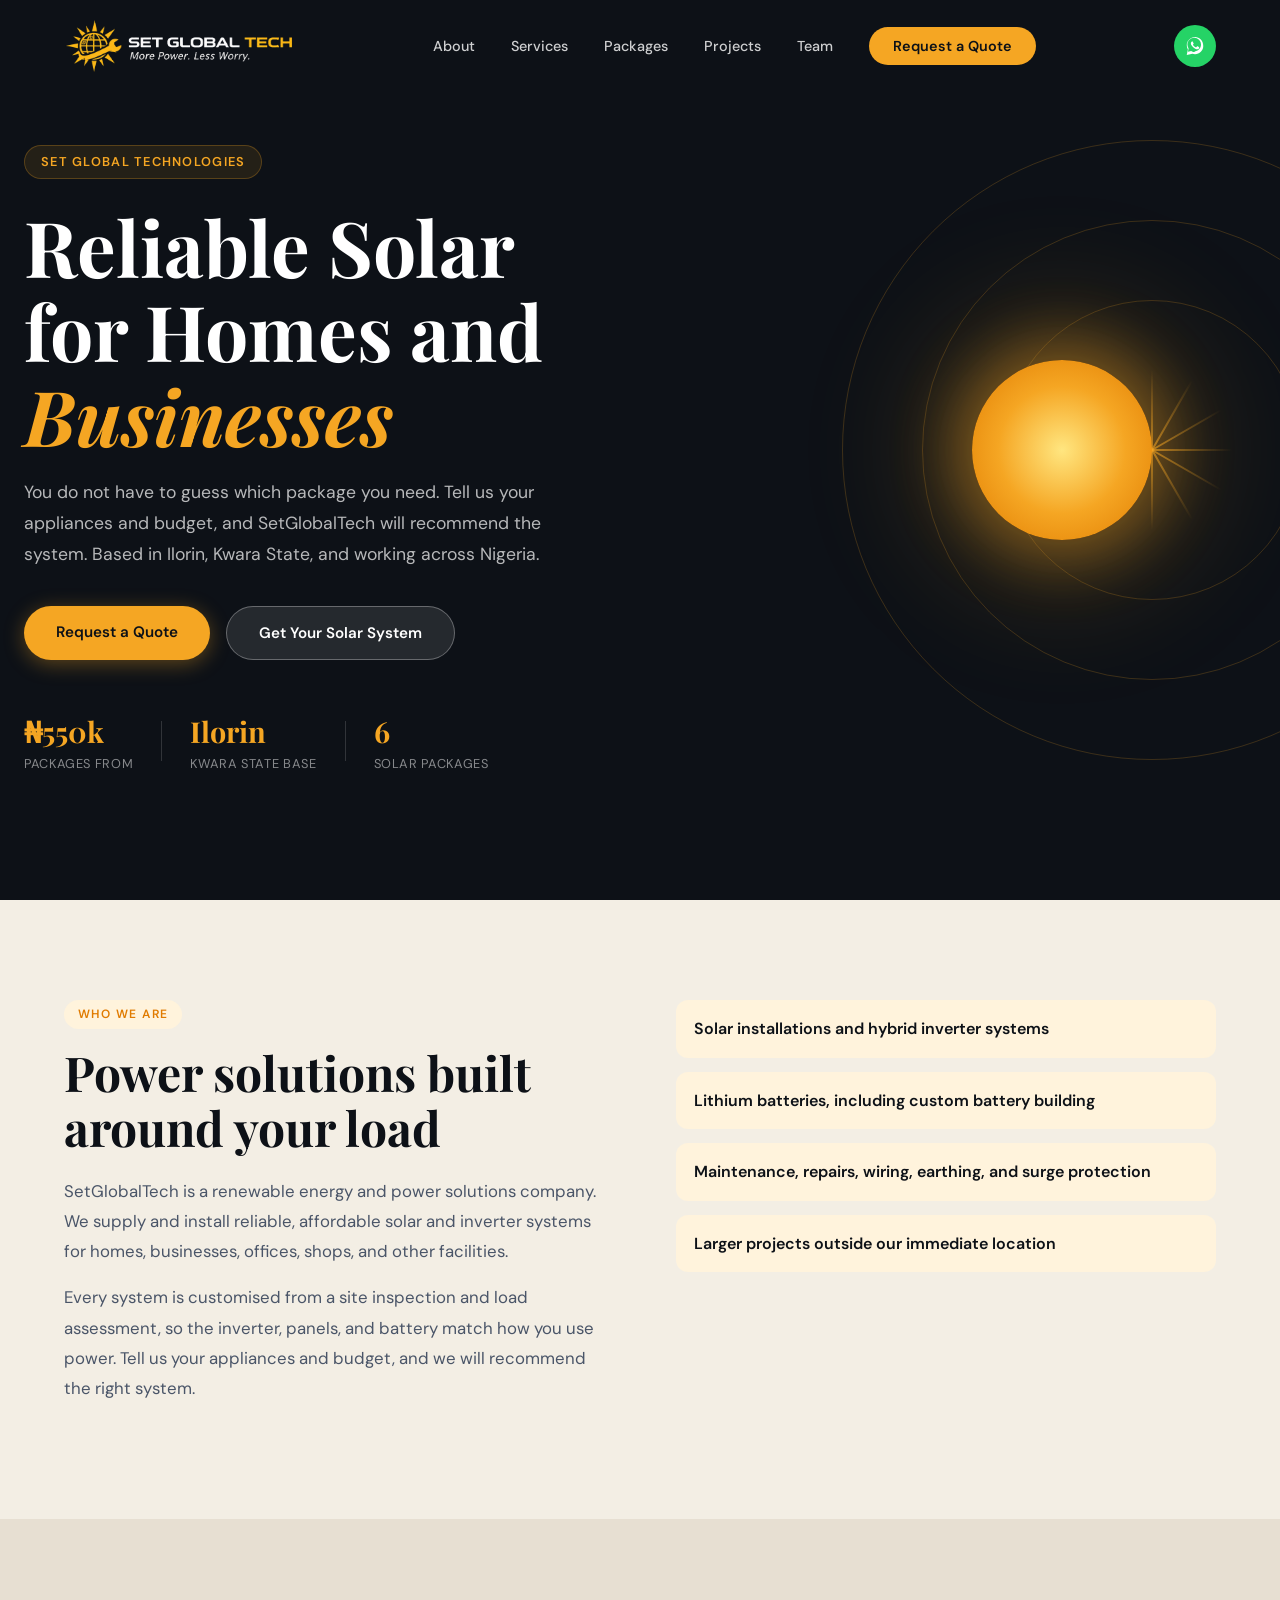
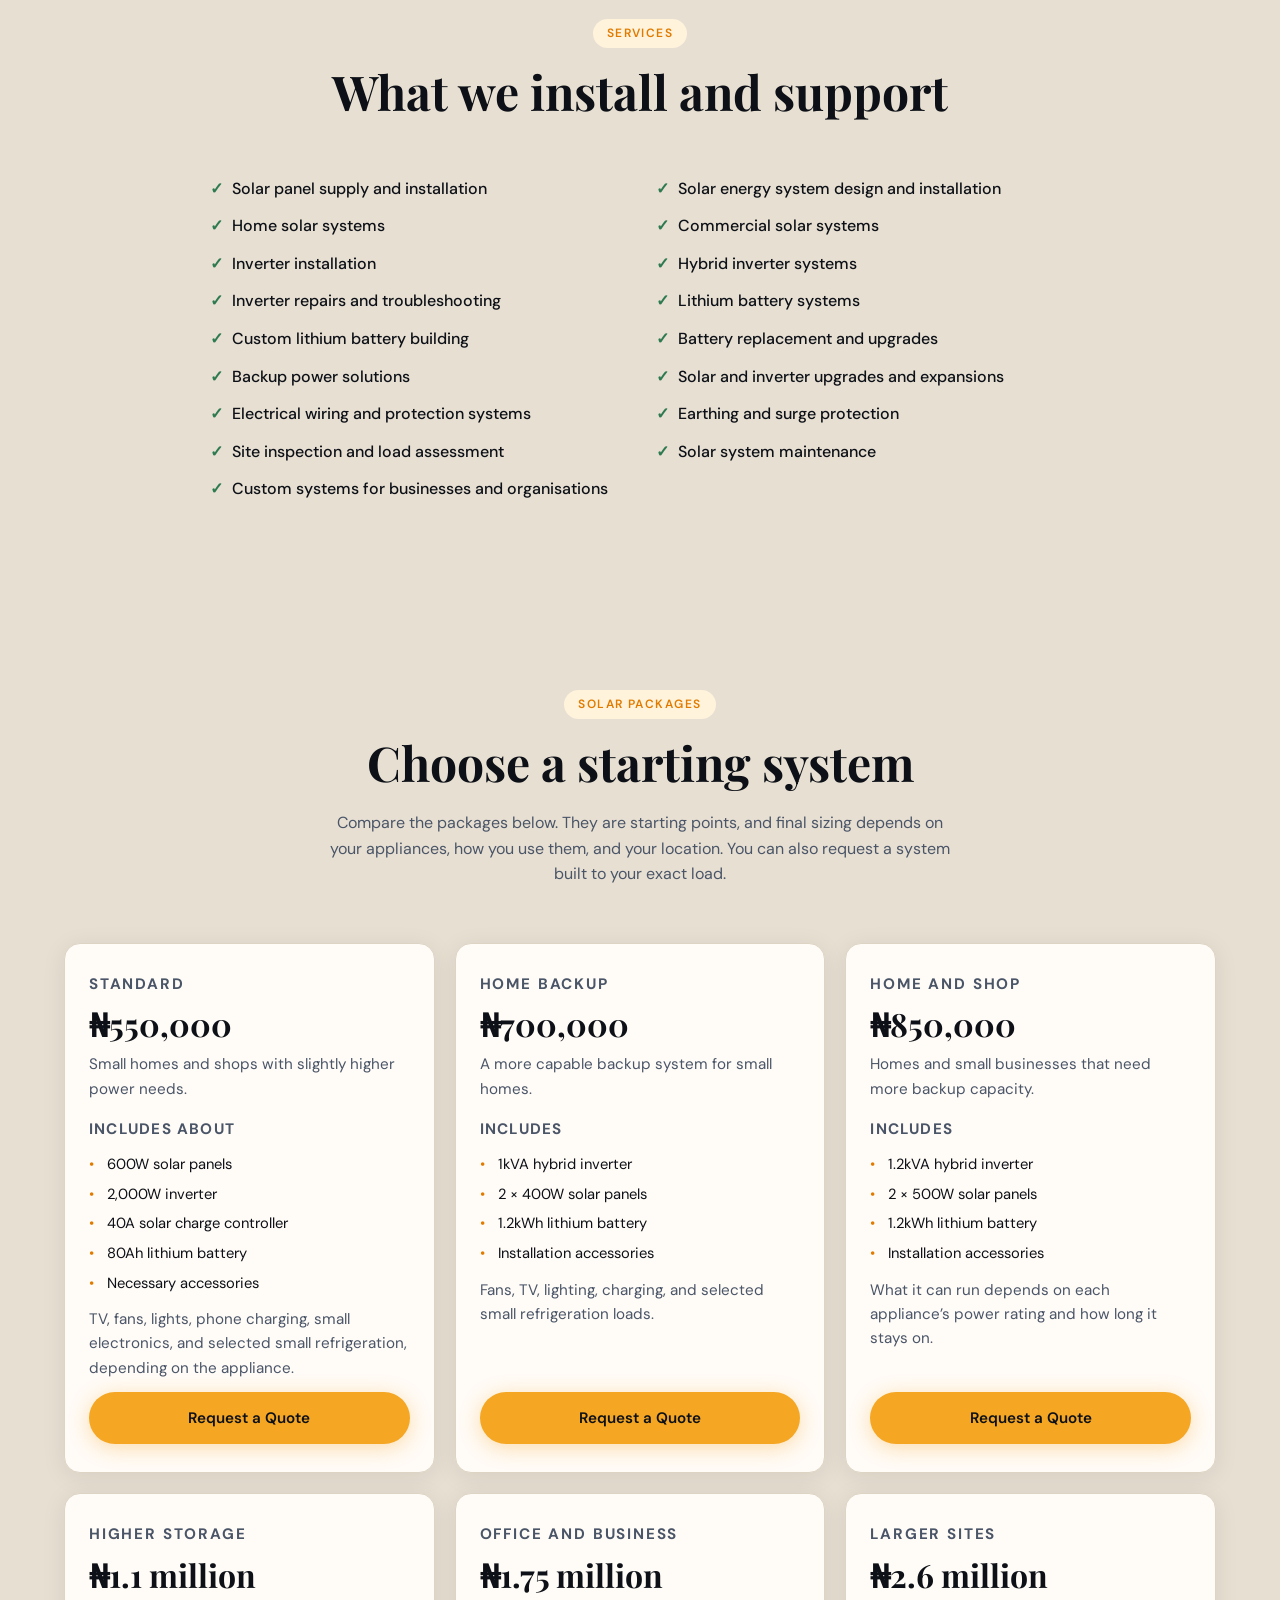
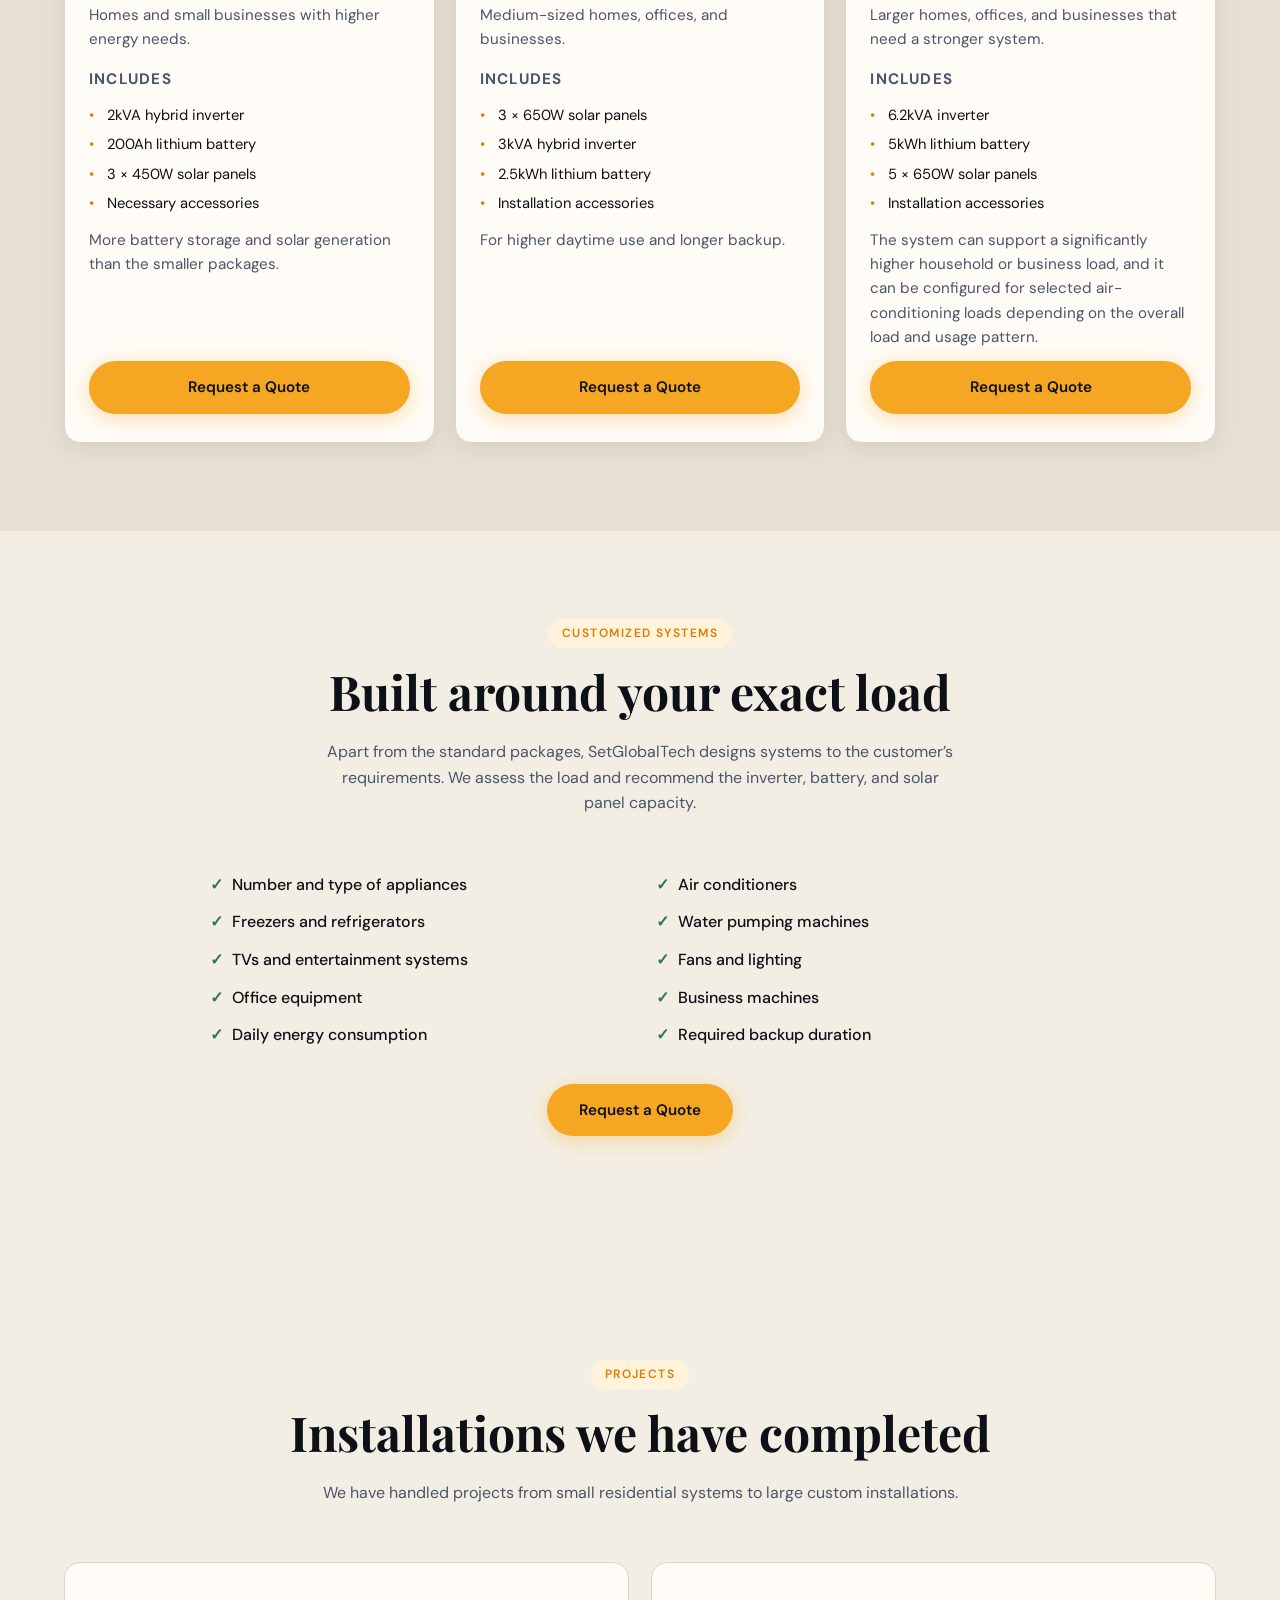
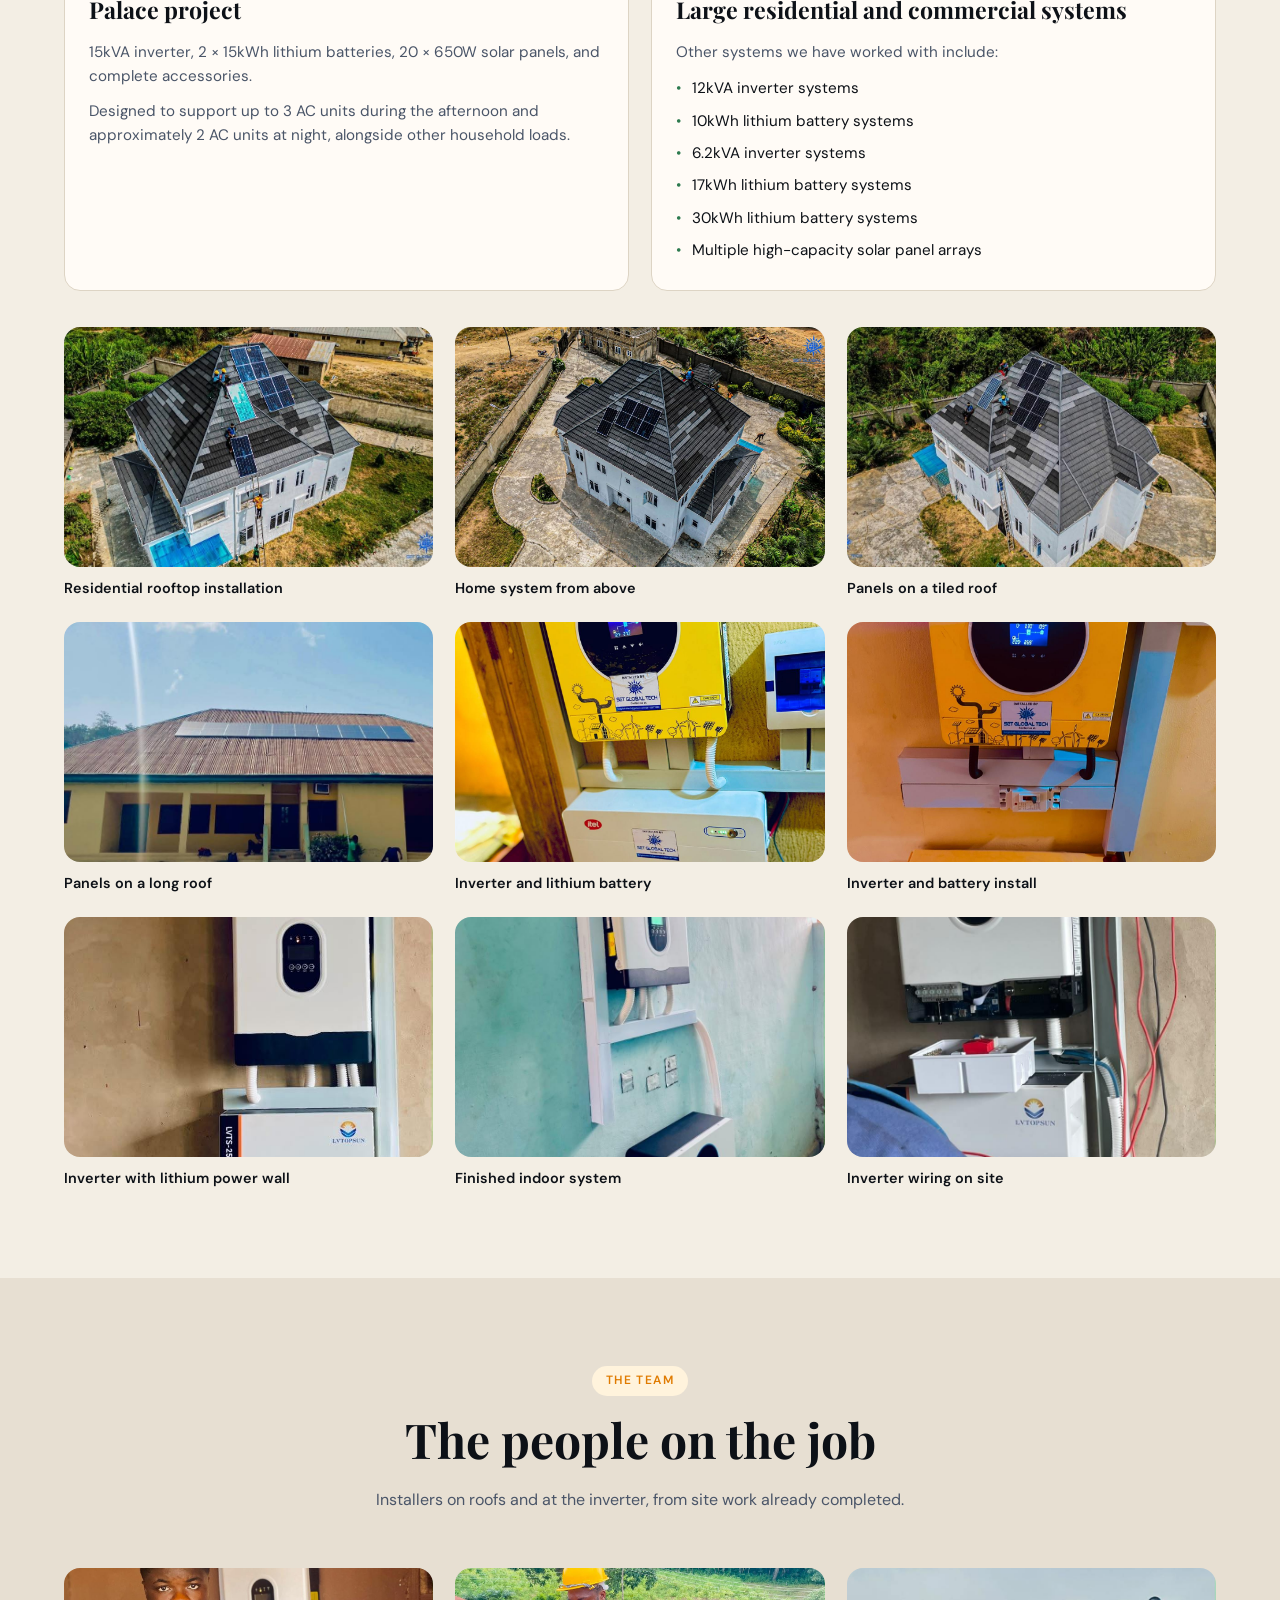
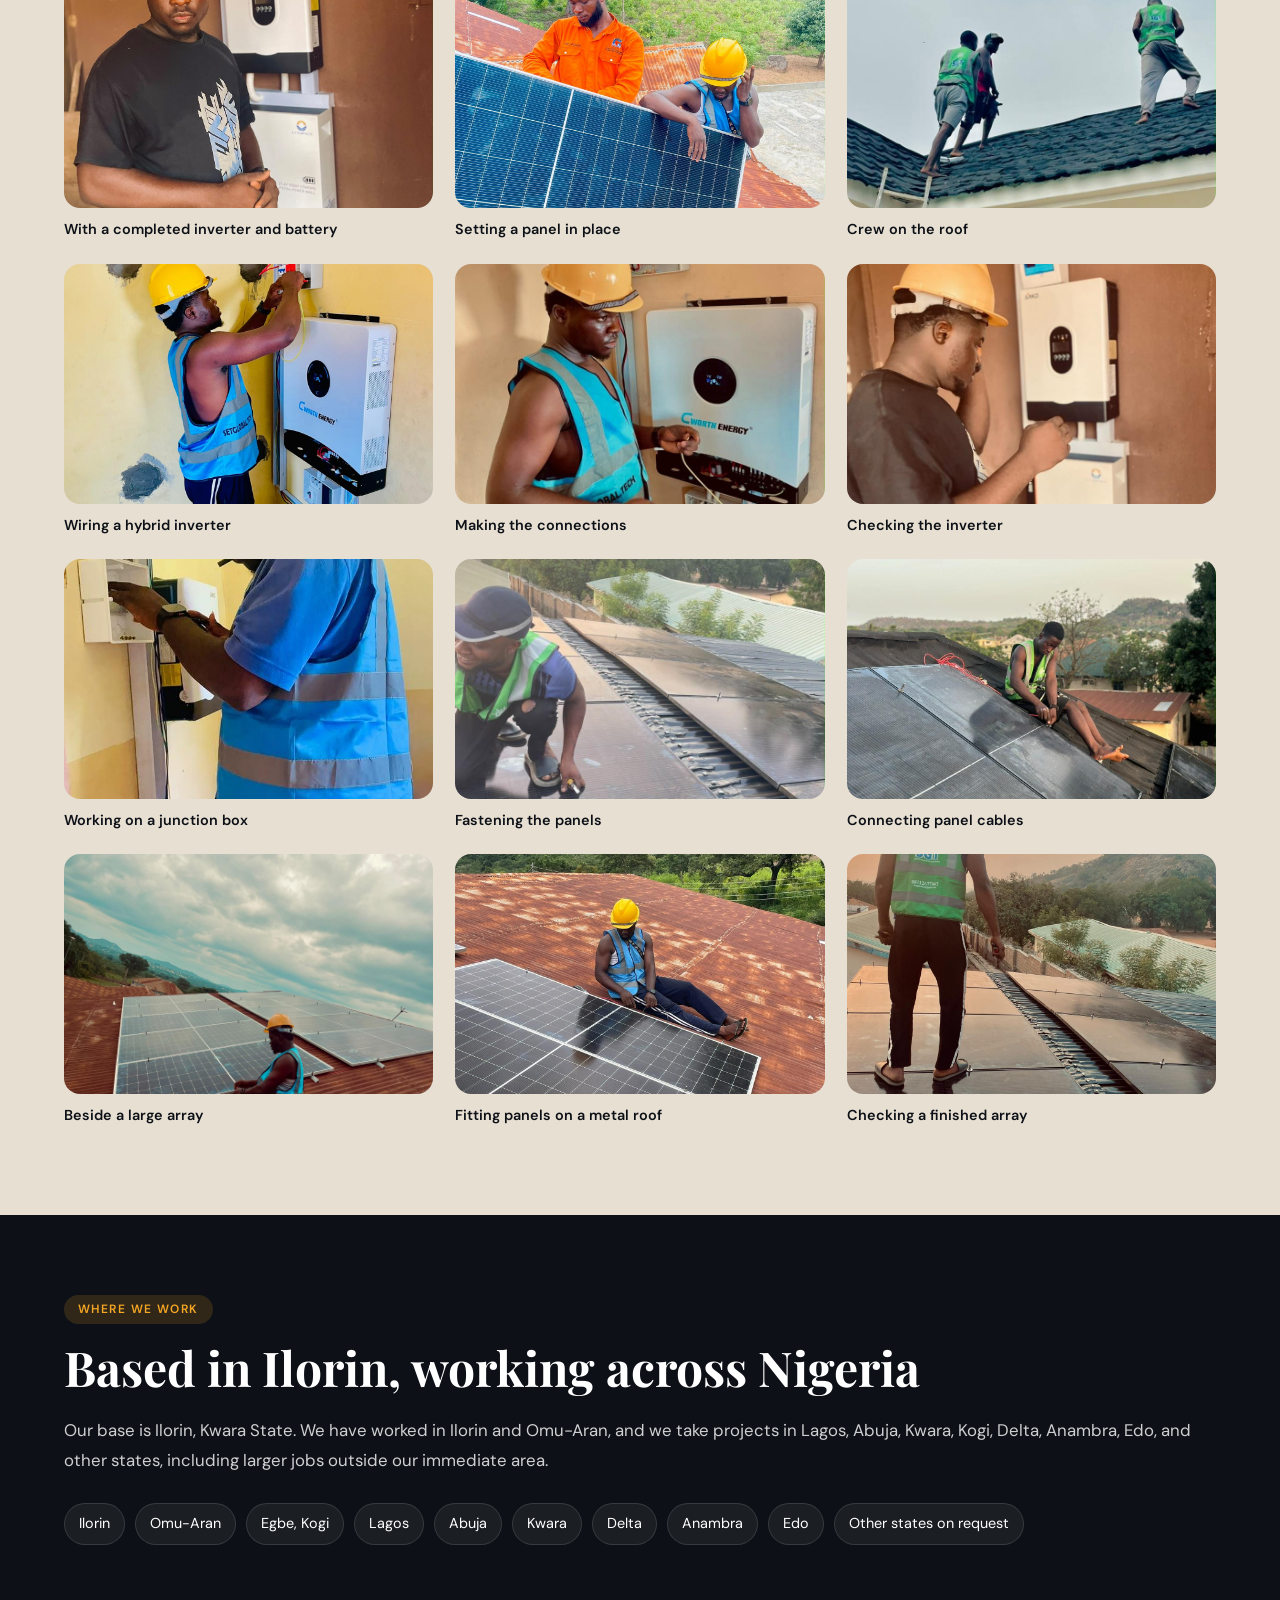
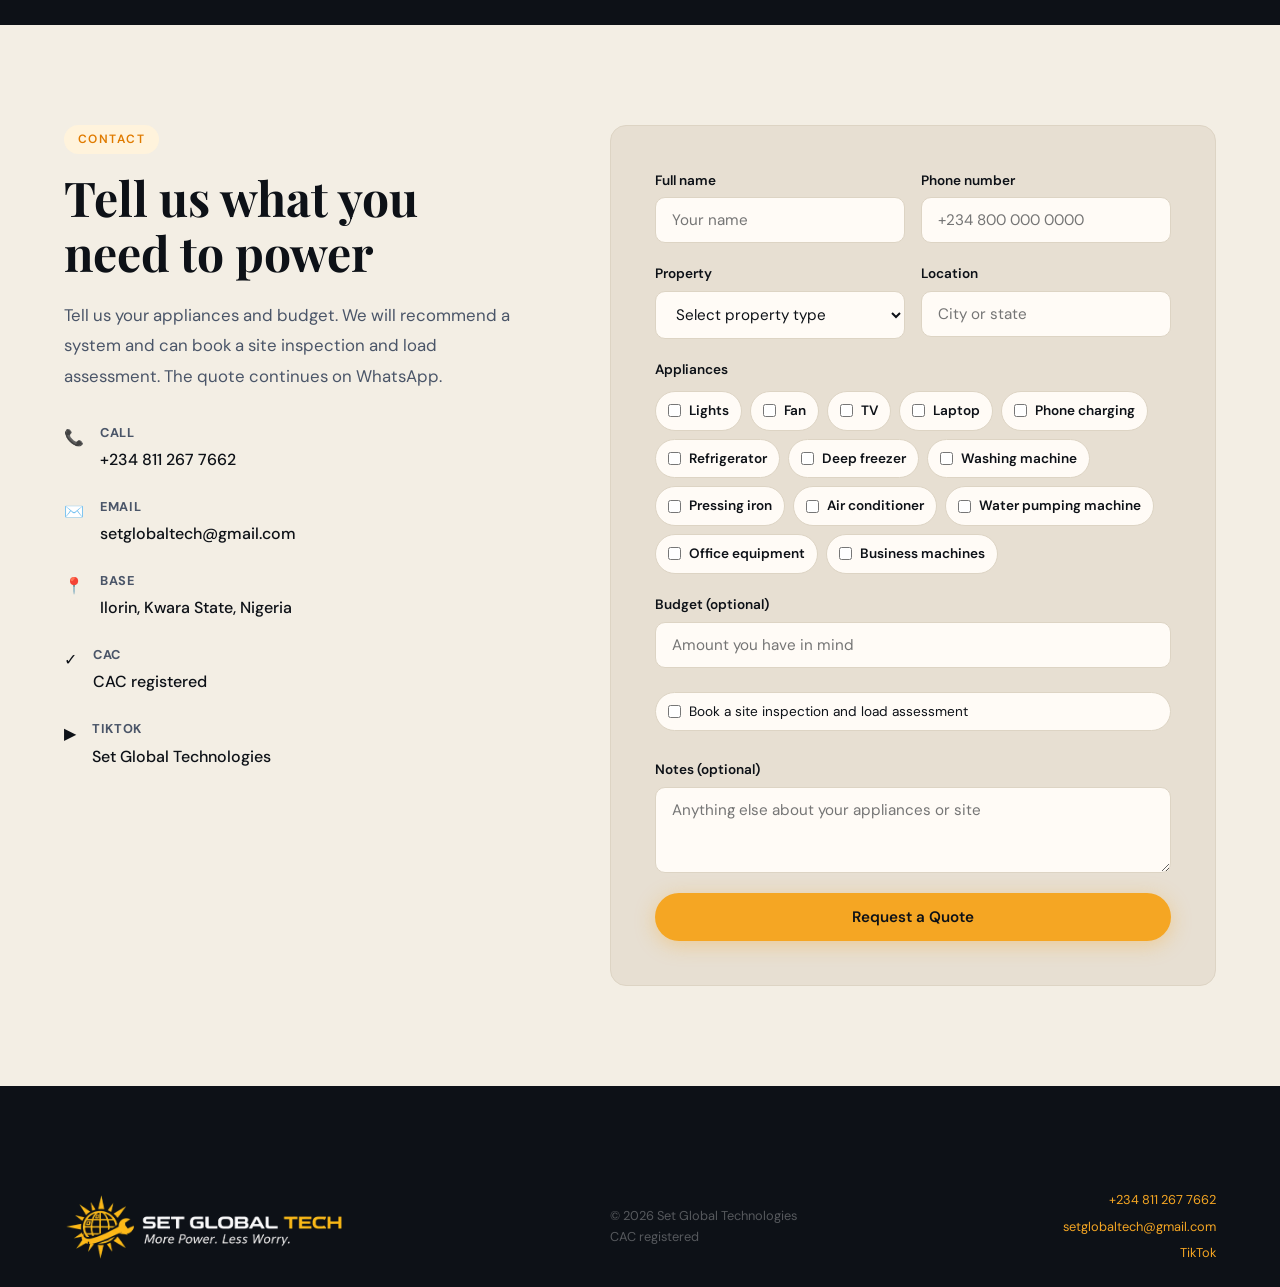
==== index.html @ dbc35090 "Add the SetGlobalTech site with packages, galleries, and WhatsApp quotes. Co-authored-by: Cursor <cu" ====
<!DOCTYPE html>
<html lang="en">
<head>
  <meta charset="UTF-8" />
  <meta name="viewport" content="width=device-width, initial-scale=1.0"/>
  <meta name="description" content="SetGlobalTech installs solar and inverter systems for homes, shops, offices, and businesses from Ilorin, Kwara State, across Nigeria." />
  <title>SetGlobalTech – Solar and Power Solutions</title>
  <link rel="icon" href="images/favicon.png" type="image/png" />
  <link rel="apple-touch-icon" href="images/favicon.png" />
  <meta property="og:type" content="website" />
  <meta property="og:title" content="SetGlobalTech – Solar and Power Solutions" />
  <meta property="og:description" content="Solar and inverter installation for homes and businesses in Ilorin, Kwara State, and across Nigeria." />
  <meta property="og:image" content="images/og-cover.jpg" />
  <meta property="og:image:width" content="1200" />
  <meta property="og:image:height" content="630" />
  <meta property="og:image:alt" content="Set Global Tech logo. More Power. Less Worry." />
  <meta name="twitter:card" content="summary_large_image" />
  <meta name="twitter:title" content="SetGlobalTech – Solar and Power Solutions" />
  <meta name="twitter:description" content="Solar and inverter installation for homes and businesses in Ilorin, Kwara State, and across Nigeria." />
  <meta name="twitter:image" content="images/og-cover.jpg" />
  <link rel="preconnect" href="https://fonts.googleapis.com">
  <link rel="preconnect" href="https://fonts.gstatic.com" crossorigin>
  <link href="https://fonts.googleapis.com/css2?family=Playfair+Display:wght@700;900&family=DM+Sans:wght@400;500;600&display=swap" rel="stylesheet">
  <link rel="stylesheet" href="solar.css" />
</head>
<body>

  <nav class="nav">
    <div class="nav-inner">
      <a href="#hero" class="logo">
        <img src="images/logo.png" alt="Set Global Tech — More Power. Less Worry." class="logo-img" />
      </a>
      <ul class="nav-links">
        <li><a href="#about">About</a></li>
        <li><a href="#services">Services</a></li>
        <li><a href="#packages">Packages</a></li>
        <li><a href="#projects">Projects</a></li>
        <li><a href="#team">Team</a></li>
        <li><a href="#contact" class="nav-cta quote-link">Request a Quote</a></li>
      </ul>
      <div class="nav-actions">
        <a class="nav-whatsapp" href="https://wa.me/2348112677662?text=Hello%20SetGlobalTech%2C%20I%20would%20like%20a%20solar%20system." target="_blank" rel="noopener" aria-label="Chat on WhatsApp">
          <svg viewBox="0 0 32 32" aria-hidden="true">
            <path fill="currentColor" d="M16.01 3C9.4 3 4.03 8.37 4.03 14.97c0 2.11.55 4.17 1.6 5.99L4 29l8.2-1.59a12 12 0 0 0 3.81.61h.01c6.61 0 11.98-5.37 11.98-11.97C28 8.37 22.62 3 16.01 3zm0 21.9h-.01a9.9 9.9 0 0 1-5.05-1.38l-.36-.22-4.86.94 1-4.73-.24-.38a9.86 9.86 0 0 1-1.51-5.16c0-5.45 4.44-9.89 9.9-9.89 2.64 0 5.13 1.03 7 2.9a9.82 9.82 0 0 1 2.89 7c0 5.45-4.44 9.92-9.76 9.92zm5.43-7.41c-.3-.15-1.76-.87-2.03-.97-.27-.1-.47-.15-.67.15-.2.3-.77.96-.94 1.16-.17.2-.35.22-.64.07-.3-.15-1.25-.46-2.38-1.47-.88-.78-1.47-1.75-1.64-2.05-.17-.3-.02-.46.13-.61.13-.13.3-.35.45-.52.15-.17.2-.3.3-.5.1-.2.05-.37-.02-.52-.08-.15-.67-1.61-.92-2.21-.24-.58-.49-.5-.67-.51h-.57c-.2 0-.52.07-.79.37-.27.3-1.04 1.02-1.04 2.48s1.06 2.88 1.21 3.08c.15.2 2.1 3.2 5.08 4.49.71.31 1.26.49 1.69.63.71.23 1.36.2 1.87.12.57-.08 1.76-.72 2.01-1.41.25-.7.25-1.29.17-1.41-.07-.13-.27-.2-.57-.35z"/>
          </svg>
        </a>
      <button class="hamburger" id="hamburger" aria-label="Toggle menu" aria-expanded="false">
        <span></span><span></span><span></span>
      </button>
      </div>
    </div>
    <ul class="mobile-menu" id="mobile-menu">
      <li><a href="#about">About</a></li>
      <li><a href="#services">Services</a></li>
      <li><a href="#packages">Packages</a></li>
      <li><a href="#projects">Projects</a></li>
      <li><a href="#team">Team</a></li>
      <li><a href="#contact" class="quote-link">Request a Quote</a></li>
    </ul>
  </nav>

  <section class="hero" id="hero">
    <div class="hero-bg" aria-hidden="true">
      <div class="sun-ring ring1"></div>
      <div class="sun-ring ring2"></div>
      <div class="sun-ring ring3"></div>
      <div class="sun-core"></div>
      <div class="rays">
        <div class="ray"></div><div class="ray"></div><div class="ray"></div>
        <div class="ray"></div><div class="ray"></div><div class="ray"></div>
        <div class="ray"></div><div class="ray"></div><div class="ray"></div>
        <div class="ray"></div><div class="ray"></div><div class="ray"></div>
      </div>
    </div>
    <div class="hero-content">
      <p class="hero-tag">Set Global Technologies</p>
      <h1 class="hero-title">Reliable Solar<br/>for Homes and<br/><em>Businesses</em></h1>
      <p class="hero-sub">You do not have to guess which package you need. Tell us your appliances and budget, and SetGlobalTech will recommend the system. Based in Ilorin, Kwara State, and working across Nigeria.</p>
      <div class="hero-actions">
        <a href="#contact" class="btn-primary quote-link">Request a Quote</a>
        <a href="#packages" class="btn-secondary">Get Your Solar System</a>
      </div>
      <div class="hero-stats">
        <div class="stat">
          <span class="stat-num">₦550k</span>
          <span class="stat-label">Packages from</span>
        </div>
        <div class="stat-divider"></div>
        <div class="stat">
          <span class="stat-num">Ilorin</span>
          <span class="stat-label">Kwara State base</span>
        </div>
        <div class="stat-divider"></div>
        <div class="stat">
          <span class="stat-num">6</span>
          <span class="stat-label">Solar packages</span>
        </div>
      </div>
    </div>
  </section>

  <section class="about" id="about">
    <div class="container">
      <div class="about-grid about-simple">
        <div>
          <p class="section-tag">Who we are</p>
          <h2 class="section-title">Power solutions built around your load</h2>
          <p class="body-text">SetGlobalTech is a renewable energy and power solutions company. We supply and install reliable, affordable solar and inverter systems for homes, businesses, offices, shops, and other facilities.</p>
          <p class="body-text">Every system is customised from a site inspection and load assessment, so the inverter, panels, and battery match how you use power. Tell us your appliances and budget, and we will recommend the right system.</p>
        </div>
        <div class="about-points">
          <p>Solar installations and hybrid inverter systems</p>
          <p>Lithium batteries, including custom battery building</p>
          <p>Maintenance, repairs, wiring, earthing, and surge protection</p>
          <p>Larger projects outside our immediate location</p>
        </div>
      </div>
    </div>
  </section>

  <section class="services" id="services">
    <div class="container">
      <div class="section-header">
        <p class="section-tag">Services</p>
        <h2 class="section-title">What we install and support</h2>
      </div>
      <ul class="service-list">
        <li>Solar panel supply and installation</li>
        <li>Solar energy system design and installation</li>
        <li>Home solar systems</li>
        <li>Commercial solar systems</li>
        <li>Inverter installation</li>
        <li>Hybrid inverter systems</li>
        <li>Inverter repairs and troubleshooting</li>
        <li>Lithium battery systems</li>
        <li>Custom lithium battery building</li>
        <li>Battery replacement and upgrades</li>
        <li>Backup power solutions</li>
        <li>Solar and inverter upgrades and expansions</li>
        <li>Electrical wiring and protection systems</li>
        <li>Earthing and surge protection</li>
        <li>Site inspection and load assessment</li>
        <li>Solar system maintenance</li>
        <li>Custom systems for businesses and organisations</li>
      </ul>
    </div>
  </section>

  <section class="packages" id="packages">
    <div class="container">
      <div class="section-header">
        <p class="section-tag">Solar packages</p>
        <h2 class="section-title">Choose a starting system</h2>
        <p class="section-lead">Compare the packages below. They are starting points, and final sizing depends on your appliances, how you use them, and your location. You can also request a system built to your exact load.</p>
      </div>
      <div class="packages-grid">
        <article class="package-card">
          <div class="package-info">
            <p class="package-tier">Standard</p>
            <h3 class="package-price">₦550,000</h3>
            <p>Small homes and shops with slightly higher power needs.</p>
            <p class="spec-label">Includes about</p>
            <ul class="package-list">
              <li>600W solar panels</li>
              <li>2,000W inverter</li>
              <li>40A solar charge controller</li>
              <li>80Ah lithium battery</li>
              <li>Necessary accessories</li>
            </ul>
            <p class="package-note">TV, fans, lights, phone charging, small electronics, and selected small refrigeration, depending on the appliance.</p>
            <a href="#contact" class="btn-primary quote-link" data-package="₦550,000 Solar Package" data-note="Includes about: 600W solar panels, 2,000W inverter, 40A solar charge controller, 80Ah lithium battery, and necessary accessories. For small homes and shops. It can cover TV, fans, lights, phone charging, small electronics, and selected small refrigeration, depending on the appliance.">Request a Quote</a>
          </div>
        </article>

        <article class="package-card">
          <div class="package-info">
            <p class="package-tier">Home backup</p>
            <h3 class="package-price">₦700,000</h3>
            <p>A more capable backup system for small homes.</p>
            <p class="spec-label">Includes</p>
            <ul class="package-list">
              <li>1kVA hybrid inverter</li>
              <li>2 × 400W solar panels</li>
              <li>1.2kWh lithium battery</li>
              <li>Installation accessories</li>
            </ul>
            <p class="package-note">Fans, TV, lighting, charging, and selected small refrigeration loads.</p>
            <a href="#contact" class="btn-primary quote-link" data-package="₦700,000 Solar Package" data-note="Includes: 1kVA hybrid inverter, 2 × 400W solar panels, 1.2kWh lithium battery, and installation accessories. For fans, TV, lighting, charging, and selected small refrigeration loads.">Request a Quote</a>
          </div>
        </article>

        <article class="package-card">
          <div class="package-info">
            <p class="package-tier">Home and shop</p>
            <h3 class="package-price">₦850,000</h3>
            <p>Homes and small businesses that need more backup capacity.</p>
            <p class="spec-label">Includes</p>
            <ul class="package-list">
              <li>1.2kVA hybrid inverter</li>
              <li>2 × 500W solar panels</li>
              <li>1.2kWh lithium battery</li>
              <li>Installation accessories</li>
            </ul>
            <p class="package-note">What it can run depends on each appliance’s power rating and how long it stays on.</p>
            <a href="#contact" class="btn-primary quote-link" data-package="₦850,000 Solar Package" data-note="Includes: 1.2kVA hybrid inverter, 2 × 500W solar panels, 1.2kWh lithium battery, and installation accessories. What it can run depends on each appliance’s power rating and how long it stays on.">Request a Quote</a>
          </div>
        </article>

        <article class="package-card">
          <div class="package-info">
            <p class="package-tier">Higher storage</p>
            <h3 class="package-price">₦1.1 million</h3>
            <p>Homes and small businesses with higher energy needs.</p>
            <p class="spec-label">Includes</p>
            <ul class="package-list">
              <li>2kVA hybrid inverter</li>
              <li>200Ah lithium battery</li>
              <li>3 × 450W solar panels</li>
              <li>Necessary accessories</li>
            </ul>
            <p class="package-note">More battery storage and solar generation than the smaller packages.</p>
            <a href="#contact" class="btn-primary quote-link" data-package="₦1.1 Million Solar Package" data-note="Includes: 2kVA hybrid inverter, 200Ah lithium battery, 3 × 450W solar panels, and necessary accessories. More battery storage and solar generation than the smaller packages.">Request a Quote</a>
          </div>
        </article>

        <article class="package-card">
          <div class="package-info">
            <p class="package-tier">Office and business</p>
            <h3 class="package-price">₦1.75 million</h3>
            <p>Medium-sized homes, offices, and businesses.</p>
            <p class="spec-label">Includes</p>
            <ul class="package-list">
              <li>3 × 650W solar panels</li>
              <li>3kVA hybrid inverter</li>
              <li>2.5kWh lithium battery</li>
              <li>Installation accessories</li>
            </ul>
            <p class="package-note">For higher daytime use and longer backup.</p>
            <a href="#contact" class="btn-primary quote-link" data-package="₦1.75 Million Solar Package" data-note="Includes: 3 × 650W solar panels, 3kVA hybrid inverter, 2.5kWh lithium battery, and installation accessories. For medium homes, offices, and businesses with higher daytime use and longer backup.">Request a Quote</a>
          </div>
        </article>

        <article class="package-card">
          <div class="package-info">
            <p class="package-tier">Larger sites</p>
            <h3 class="package-price">₦2.6 million</h3>
            <p>Larger homes, offices, and businesses that need a stronger system.</p>
            <p class="spec-label">Includes</p>
            <ul class="package-list">
              <li>6.2kVA inverter</li>
              <li>5kWh lithium battery</li>
              <li>5 × 650W solar panels</li>
              <li>Installation accessories</li>
            </ul>
            <p class="package-note">The system can support a significantly higher household or business load, and it can be configured for selected air-conditioning loads depending on the overall load and usage pattern.</p>
            <a href="#contact" class="btn-primary quote-link" data-package="₦2.6 Million Solar Package" data-note="Includes: 6.2kVA inverter, 5kWh lithium battery, 5 × 650W solar panels, and installation accessories. It can support a significantly higher household or business load, and selected air conditioning depending on the overall load and usage pattern.">Request a Quote</a>
          </div>
        </article>
      </div>
    </div>
  </section>

  <section class="custom" id="custom">
    <div class="container">
      <div class="section-header">
        <p class="section-tag">Customized systems</p>
        <h2 class="section-title">Built around your exact load</h2>
        <p class="section-lead">Apart from the standard packages, SetGlobalTech designs systems to the customer’s requirements. We assess the load and recommend the inverter, battery, and solar panel capacity.</p>
      </div>
      <ul class="custom-list">
        <li>Number and type of appliances</li>
        <li>Air conditioners</li>
        <li>Freezers and refrigerators</li>
        <li>Water pumping machines</li>
        <li>TVs and entertainment systems</li>
        <li>Fans and lighting</li>
        <li>Office equipment</li>
        <li>Business machines</li>
        <li>Daily energy consumption</li>
        <li>Required backup duration</li>
      </ul>
      <div class="hero-actions center-actions">
        <a href="#contact" class="btn-primary quote-link">Request a Quote</a>
      </div>
    </div>
  </section>

  <section class="projects" id="projects">
    <div class="container">
      <div class="section-header">
        <p class="section-tag">Projects</p>
        <h2 class="section-title">Installations we have completed</h2>
        <p class="section-lead">We have handled projects from small residential systems to large custom installations.</p>
      </div>
      <div class="experience">
        <article>
          <h3>Palace project</h3>
          <p>15kVA inverter, 2 × 15kWh lithium batteries, 20 × 650W solar panels, and complete accessories.</p>
          <p>Designed to support up to 3 AC units during the afternoon and approximately 2 AC units at night, alongside other household loads.</p>
        </article>
        <article>
          <h3>Large residential and commercial systems</h3>
          <p>Other systems we have worked with include:</p>
          <ul>
            <li>12kVA inverter systems</li>
            <li>10kWh lithium battery systems</li>
            <li>6.2kVA inverter systems</li>
            <li>17kWh lithium battery systems</li>
            <li>30kWh lithium battery systems</li>
            <li>Multiple high-capacity solar panel arrays</li>
          </ul>
        </article>
      </div>
      <div class="gallery-grid">
        <figure>
          <img src="images/projects/home-aerial.jpg" alt="Aerial view of solar panels being installed on a white house" />
          <figcaption>Residential rooftop installation</figcaption>
        </figure>
        <figure>
          <img src="images/projects/home-compound.jpg" alt="Wide aerial view of a home with solar panels on the roof" />
          <figcaption>Home system from above</figcaption>
        </figure>
        <figure>
          <img src="images/projects/home-rear.jpg" alt="Rear aerial view of panels on a grey tiled roof" />
          <figcaption>Panels on a tiled roof</figcaption>
        </figure>
        <figure>
          <img src="images/projects/long-roof.jpg" alt="Row of solar panels on a long corrugated roof" />
          <figcaption>Panels on a long roof</figcaption>
        </figure>
        <figure>
          <img src="images/projects/nestar-itel.jpg" alt="Yellow Nestar inverter above an Itel lithium battery, both labelled installed by SetGlobalTech" />
          <figcaption>Inverter and lithium battery</figcaption>
        </figure>
        <figure>
          <img src="images/projects/nestar-battery.jpg" alt="Yellow Nestar inverter mounted above a battery" />
          <figcaption>Inverter and battery install</figcaption>
        </figure>
        <figure>
          <img src="images/projects/sako-wall.jpg" alt="SAKO inverter mounted above a lithium power wall" />
          <figcaption>Inverter with lithium power wall</figcaption>
        </figure>
        <figure>
          <img src="images/projects/sako-battery.jpg" alt="Wall-mounted inverter and battery on a finished interior wall" />
          <figcaption>Finished indoor system</figcaption>
        </figure>
        <figure>
          <img src="images/projects/wiring-detail.jpg" alt="Close view of inverter terminals and a lithium battery during wiring" />
          <figcaption>Inverter wiring on site</figcaption>
        </figure>
      </div>
    </div>
  </section>

  <section class="team" id="team">
    <div class="container">
      <div class="section-header">
        <p class="section-tag">The team</p>
        <h2 class="section-title">The people on the job</h2>
        <p class="section-lead">Installers on roofs and at the inverter, from site work already completed.</p>
      </div>
      <div class="gallery-grid">
        <figure>
          <img src="images/team/portrait.jpg" alt="SetGlobalTech installer in a hard hat beside a wall-mounted inverter and battery" />
          <figcaption>With a completed inverter and battery</figcaption>
        </figure>
        <figure>
          <img src="images/team/roof-panel.jpg" alt="Two installers in hard hats holding a solar panel on a roof" />
          <figcaption>Setting a panel in place</figcaption>
        </figure>
        <figure>
          <img src="images/team/on-roof.jpg" alt="Three crew members standing on a rooftop ridge" />
          <figcaption>Crew on the roof</figcaption>
        </figure>
        <figure>
          <img src="images/team/wiring.jpg" alt="Installer in a SetGlobalTech vest wiring a hybrid inverter" />
          <figcaption>Wiring a hybrid inverter</figcaption>
        </figure>
        <figure>
          <img src="images/team/connections.jpg" alt="Installer connecting cables at an open inverter" />
          <figcaption>Making the connections</figcaption>
        </figure>
        <figure>
          <img src="images/team/inverter-check.jpg" alt="Installer checking a wall-mounted inverter" />
          <figcaption>Checking the inverter</figcaption>
        </figure>
        <figure>
          <img src="images/team/junction.jpg" alt="Installer working inside a junction box" />
          <figcaption>Working on a junction box</figcaption>
        </figure>
        <figure>
          <img src="images/team/fastening.jpg" alt="Installer fastening solar panels on a metal roof" />
          <figcaption>Fastening the panels</figcaption>
        </figure>
        <figure>
          <img src="images/team/panel-cables.jpg" alt="Installer connecting cables between solar panels" />
          <figcaption>Connecting panel cables</figcaption>
        </figure>
        <figure>
          <img src="images/team/large-array.jpg" alt="Installer sitting beside a large rooftop solar array" />
          <figcaption>Beside a large array</figcaption>
        </figure>
        <figure>
          <img src="images/team/metal-roof.jpg" alt="Installer fitting panels on a corrugated metal roof" />
          <figcaption>Fitting panels on a metal roof</figcaption>
        </figure>
        <figure>
          <img src="images/team/array-check.jpg" alt="Installer standing on a finished solar array at sunset" />
          <figcaption>Checking a finished array</figcaption>
        </figure>
      </div>
    </div>
  </section>

  <section class="coverage" id="coverage">
    <div class="container">
      <p class="section-tag light">Where we work</p>
      <h2 class="section-title light">Based in Ilorin, working across Nigeria</h2>
      <p class="body-text light">Our base is Ilorin, Kwara State. We have worked in Ilorin and Omu-Aran, and we take projects in Lagos, Abuja, Kwara, Kogi, Delta, Anambra, Edo, and other states, including larger jobs outside our immediate area.</p>
      <ul class="area-list">
        <li>Ilorin</li>
        <li>Omu-Aran</li>
        <li>Egbe, Kogi</li>
        <li>Lagos</li>
        <li>Abuja</li>
        <li>Kwara</li>
        <li>Delta</li>
        <li>Anambra</li>
        <li>Edo</li>
        <li>Other states on request</li>
      </ul>
    </div>
  </section>

  <section class="contact" id="contact">
    <div class="container">
      <div class="contact-grid">
        <div class="contact-info">
          <p class="section-tag">Contact</p>
          <h2 class="section-title">Tell us what you need to power</h2>
          <p class="body-text">Tell us your appliances and budget. We will recommend a system and can book a site inspection and load assessment. The quote continues on WhatsApp.</p>
          <div class="contact-details">
            <div class="contact-item">
              <span class="c-icon" aria-hidden="true">📞</span>
              <div>
                <strong>Call</strong>
                <a href="tel:+2348112677662">+234 811 267 7662</a>
              </div>
            </div>
            <div class="contact-item">
              <span class="c-icon" aria-hidden="true">✉️</span>
              <div>
                <strong>Email</strong>
                <a href="mailto:setglobaltech@gmail.com">setglobaltech@gmail.com</a>
              </div>
            </div>
            <div class="contact-item">
              <span class="c-icon" aria-hidden="true">📍</span>
              <div>
                <strong>Base</strong>
                <span>Ilorin, Kwara State, Nigeria</span>
              </div>
            </div>
            <div class="contact-item">
              <span class="c-icon" aria-hidden="true">✓</span>
              <div>
                <strong>CAC</strong>
                <span>CAC registered</span>
              </div>
            </div>
            <div class="contact-item">
              <span class="c-icon" aria-hidden="true">▶</span>
              <div>
                <strong>TikTok</strong>
                <a href="https://tiktok.com/@set.global.tech.b?_r=1&amp;_t=ZS-9A897IyiY0i" target="_blank" rel="noopener">Set Global Technologies</a>
              </div>
            </div>
          </div>
        </div>
        <div class="contact-form-wrap">
          <form class="contact-form" id="quote-form" novalidate>
            <div class="form-row">
              <div class="form-group">
                <label for="name">Full name</label>
                <input type="text" id="name" name="name" placeholder="Your name" autocomplete="name" required />
              </div>
              <div class="form-group">
                <label for="phone">Phone number</label>
                <input type="tel" id="phone" name="phone" placeholder="+234 800 000 0000" autocomplete="tel" required />
              </div>
            </div>
            <div class="form-row">
              <div class="form-group">
                <label for="property">Property</label>
                <select id="property" name="property" required>
                  <option value="">Select property type</option>
                  <option>Residential home</option>
                  <option>Shop</option>
                  <option>Office / commercial</option>
                  <option>Business</option>
                  <option>Other facility</option>
                </select>
              </div>
              <div class="form-group">
                <label for="location">Location</label>
                <input type="text" id="location" name="location" placeholder="City or state" />
              </div>
            </div>
            <fieldset class="form-group appliance-field">
              <legend>Appliances</legend>
              <div class="appliance-grid">
                <label class="chip"><input type="checkbox" name="appliance" value="LED lights" /> Lights</label>
                <label class="chip"><input type="checkbox" name="appliance" value="Fan" /> Fan</label>
                <label class="chip"><input type="checkbox" name="appliance" value="32-inch TV" /> TV</label>
                <label class="chip"><input type="checkbox" name="appliance" value="Laptop" /> Laptop</label>
                <label class="chip"><input type="checkbox" name="appliance" value="Phone charging" /> Phone charging</label>
                <label class="chip"><input type="checkbox" name="appliance" value="Refrigerator" /> Refrigerator</label>
                <label class="chip"><input type="checkbox" name="appliance" value="Deep freezer" /> Deep freezer</label>
                <label class="chip"><input type="checkbox" name="appliance" value="Washing machine" /> Washing machine</label>
                <label class="chip"><input type="checkbox" name="appliance" value="Pressing iron" /> Pressing iron</label>
                <label class="chip"><input type="checkbox" name="appliance" value="Air conditioner" /> Air conditioner</label>
                <label class="chip"><input type="checkbox" name="appliance" value="Water pumping machine" /> Water pumping machine</label>
                <label class="chip"><input type="checkbox" name="appliance" value="Office equipment" /> Office equipment</label>
                <label class="chip"><input type="checkbox" name="appliance" value="Business machines" /> Business machines</label>
              </div>
            </fieldset>
            <div class="form-group">
              <label for="budget">Budget (optional)</label>
              <input type="text" id="budget" name="budget" placeholder="Amount you have in mind" />
            </div>
            <label class="chip inspect-option"><input type="checkbox" id="inspection" name="inspection" /> Book a site inspection and load assessment</label>
            <div class="quote-result" id="quote-result" hidden>
              <p class="quote-kicker">Suggested starting point</p>
              <h3 id="quote-title"></h3>
              <p id="quote-detail"></p>
            </div>
            <div class="form-group">
              <label for="message">Notes (optional)</label>
              <textarea id="message" name="message" rows="3" placeholder="Anything else about your appliances or site"></textarea>
            </div>
            <button type="submit" class="btn-primary full-width">Request a Quote</button>
          </form>
        </div>
      </div>
    </div>
  </section>

  <footer class="footer">
    <div class="container">
      <div class="footer-bottom">
        <a href="#hero" class="logo footer-logo">
          <img src="images/logo.png" alt="Set Global Tech — More Power. Less Worry." class="logo-img" />
        </a>
        <p>© 2026 Set Global Technologies<br />CAC registered</p>
        <p class="footer-links-inline">
          <a href="tel:+2348112677662">+234 811 267 7662</a>
          <a href="mailto:setglobaltech@gmail.com">setglobaltech@gmail.com</a>
          <a href="https://tiktok.com/@set.global.tech.b?_r=1&amp;_t=ZS-9A897IyiY0i" target="_blank" rel="noopener">TikTok</a>
        </p>
      </div>
    </div>
  </footer>

  <script src="solar.js"></script>
</body>
</html>
---- solar.css ----
/* ===========================
   SUNRISE ENERGY – STYLESHEET
   =========================== */

:root {
  --sun: #F5A623;
  --sun-deep: #E07B00;
  --sun-light: #FFF3DC;
  --green: #2D7A4F;
  --green-light: #E6F5EC;
  --dark: #0D1117;
  --dark-2: #161C26;
  --mid: #3A4A5C;
  --text: #4A5568;
  --canvas: #F3EEE4;
  --paper: #FFFBF6;
  --light: #E7DFD2;
  --white: #FFFFFF;
  --border: #DDD4C4;

  --font-display: 'Playfair Display', Georgia, serif;
  --font-body: 'DM Sans', sans-serif;

  --radius: 16px;
  --radius-sm: 10px;
  --shadow: 0 4px 24px rgba(0,0,0,0.08);
  --shadow-lg: 0 16px 64px rgba(0,0,0,0.14);
}

*, *::before, *::after { box-sizing: border-box; margin: 0; padding: 0; }

html { scroll-behavior: smooth; }

body {
  font-family: var(--font-body);
  background: var(--canvas);
  color: var(--text);
  overflow-x: hidden;
  line-height: 1.6;
}

img { max-width: 100%; display: block; }
a { text-decoration: none; color: inherit; }
ul { list-style: none; }

/* ===== TYPOGRAPHY ===== */
.section-tag {
  display: inline-block;
  font-size: 0.75rem;
  font-weight: 600;
  letter-spacing: 0.12em;
  text-transform: uppercase;
  color: var(--sun-deep);
  background: var(--sun-light);
  padding: 5px 14px;
  border-radius: 100px;
  margin-bottom: 16px;
}
.section-tag.light { color: var(--sun); background: rgba(245,166,35,0.15); }

.section-title {
  font-family: var(--font-display);
  font-size: clamp(2rem, 4vw, 3rem);
  color: var(--dark);
  line-height: 1.15;
  margin-bottom: 20px;
}
.section-title.light { color: var(--white); }

.body-text { font-size: 1.05rem; color: var(--text); line-height: 1.8; margin-bottom: 16px; }
.body-text.light { color: rgba(255,255,255,0.8); }

.section-header { text-align: center; margin-bottom: 56px; }

.container { max-width: 1200px; margin: 0 auto; padding: 0 24px; }

/* ===== BUTTONS ===== */
.btn-primary {
  display: inline-block;
  background: var(--sun);
  color: var(--dark);
  font-family: var(--font-body);
  font-weight: 600;
  font-size: 0.95rem;
  padding: 14px 32px;
  border-radius: 100px;
  border: none;
  cursor: pointer;
  transition: background 0.2s, transform 0.15s, box-shadow 0.2s;
  box-shadow: 0 4px 20px rgba(245,166,35,0.35);
}
.btn-primary:hover { background: var(--sun-deep); transform: translateY(-2px); box-shadow: 0 8px 30px rgba(245,166,35,0.45); }
.btn-primary.large { font-size: 1.05rem; padding: 18px 44px; }
.btn-primary.full-width { width: 100%; text-align: center; }
.btn-green { background: var(--green); color: var(--white); box-shadow: 0 4px 20px rgba(45,122,79,0.28); }
.btn-green:hover { background: #246643; box-shadow: 0 8px 30px rgba(45,122,79,0.35); }
.center-actions { justify-content: center; margin: 36px 0 0; }

.btn-secondary {
  display: inline-block;
  background: rgba(255,255,255,0.1);
  color: var(--white);
  font-weight: 600;
  font-size: 0.95rem;
  padding: 14px 32px;
  border-radius: 100px;
  border: 1.5px solid rgba(255,255,255,0.3);
  transition: background 0.2s, border-color 0.2s;
}
.btn-secondary:hover { background: rgba(255,255,255,0.2); border-color: rgba(255,255,255,0.6); }

/* ===== NAVIGATION ===== */
.nav {
  position: fixed;
  top: 0; left: 0; right: 0;
  z-index: 100;
  transition: background 0.3s, box-shadow 0.3s;
}
.nav.scrolled { background: rgba(13,17,23,0.96); backdrop-filter: blur(12px); box-shadow: 0 2px 20px rgba(0,0,0,0.3); }

.nav-inner {
  max-width: 1200px; margin: 0 auto;
  display: flex; align-items: center; justify-content: space-between;
  padding: 18px 24px;
}

.logo { display: flex; align-items: center; }
.logo-img {
  display: block;
  height: 56px;
  width: auto;
  max-width: 240px;
  object-fit: contain;
  object-position: left center;
}
.footer-logo .logo-img { height: 72px; max-width: 280px; }

.nav-links {
  display: flex; align-items: center; gap: 36px;
}
.nav-links li a {
  color: rgba(255,255,255,0.8);
  font-size: 0.9rem; font-weight: 500;
  transition: color 0.2s;
}
.nav-links li a:hover { color: var(--sun); }
.nav-links .nav-cta {
  background: var(--sun); color: var(--dark);
  padding: 10px 24px; border-radius: 100px; font-weight: 600;
}
.nav-links .nav-cta:hover { background: var(--sun-deep); color: var(--dark); }

.hamburger { display: none; flex-direction: column; gap: 5px; background: none; border: none; cursor: pointer; padding: 4px; }
.hamburger span { display: block; width: 24px; height: 2px; background: var(--white); transition: all 0.3s; }
.hamburger.active span:nth-child(1) { transform: translateY(7px) rotate(45deg); }
.hamburger.active span:nth-child(2) { opacity: 0; }
.hamburger.active span:nth-child(3) { transform: translateY(-7px) rotate(-45deg); }

.mobile-menu {
  display: none; flex-direction: column;
  background: rgba(13,17,23,0.97); padding: 0;
  max-height: 0; overflow: hidden; transition: max-height 0.4s ease, padding 0.3s;
}
.mobile-menu.open { max-height: 400px; padding: 16px 0; }
.mobile-menu li a { display: block; padding: 12px 24px; color: rgba(255,255,255,0.85); font-size: 1rem; }
.mobile-menu li a:hover { color: var(--sun); background: rgba(245,166,35,0.08); }

/* ===== HERO ===== */
.hero {
  min-height: 100vh;
  background: var(--dark);
  display: flex; align-items: center;
  position: relative; overflow: hidden;
  padding: 100px 24px 80px;
}

.hero-bg {
  position: absolute; inset: 0;
  display: flex; align-items: center; justify-content: flex-end;
  padding-right: 5%;
  pointer-events: none;
}

.sun-core {
  position: absolute; right: 10%; top: 50%;
  transform: translateY(-50%);
  width: 180px; height: 180px;
  background: radial-gradient(circle, #FFE680 0%, var(--sun) 50%, var(--sun-deep) 100%);
  border-radius: 50%;
  box-shadow: 0 0 60px 20px rgba(245,166,35,0.4), 0 0 120px 60px rgba(245,166,35,0.15);
  animation: pulse-sun 3s ease-in-out infinite;
  z-index: 1;
}

@keyframes pulse-sun {
  0%, 100% { transform: translateY(-50%) scale(1); box-shadow: 0 0 60px 20px rgba(245,166,35,0.4), 0 0 120px 60px rgba(245,166,35,0.15); }
  50% { transform: translateY(-50%) scale(1.05); box-shadow: 0 0 80px 30px rgba(245,166,35,0.5), 0 0 160px 80px rgba(245,166,35,0.2); }
}

.sun-ring {
  position: absolute; right: 10%; top: 50%; border-radius: 50%;
  border: 1px solid rgba(245,166,35,0.2);
  transform: translate(50%, -50%);
  animation: expand-ring 4s ease-out infinite;
}
.ring1 { width: 300px; height: 300px; animation-delay: 0s; }
.ring2 { width: 460px; height: 460px; animation-delay: 1s; }
.ring3 { width: 620px; height: 620px; animation-delay: 2s; }

@keyframes expand-ring {
  0% { opacity: 0.5; }
  100% { opacity: 0; }
}

.rays {
  position: absolute; right: 10%; top: 50%;
  width: 200px; height: 200px;
  transform: translate(50%, -50%);
  animation: spin-slow 20s linear infinite;
  z-index: 0;
}
.ray {
  position: absolute; top: 50%; left: 50%;
  width: 2px; height: 80px;
  background: linear-gradient(to bottom, rgba(245,166,35,0.6), transparent);
  transform-origin: 0 0;
  border-radius: 2px;
}
.ray:nth-child(1)  { transform: rotate(0deg)   translateX(-50%); }
.ray:nth-child(2)  { transform: rotate(30deg)  translateX(-50%); }
.ray:nth-child(3)  { transform: rotate(60deg)  translateX(-50%); }
.ray:nth-child(4)  { transform: rotate(90deg)  translateX(-50%); }
.ray:nth-child(5)  { transform: rotate(120deg) translateX(-50%); }
.ray:nth-child(6)  { transform: rotate(150deg) translateX(-50%); }
.ray:nth-child(7)  { transform: rotate(180deg) translateX(-50%); }
.ray:nth-child(8)  { transform: rotate(210deg) translateX(-50%); }
.ray:nth-child(9)  { transform: rotate(240deg) translateX(-50%); }
.ray:nth-child(10) { transform: rotate(270deg) translateX(-50%); }
.ray:nth-child(11) { transform: rotate(300deg) translateX(-50%); }
.ray:nth-child(12) { transform: rotate(330deg) translateX(-50%); }

.hero-content {
  position: relative; z-index: 2;
  max-width: 580px;
  animation: fade-up 0.8s ease both;
}
@keyframes fade-up {
  from { opacity: 0; transform: translateY(30px); }
  to { opacity: 1; transform: translateY(0); }
}

.hero-tag {
  font-size: 0.8rem; font-weight: 600; letter-spacing: 0.1em; text-transform: uppercase;
  color: var(--sun); background: rgba(245,166,35,0.1);
  display: inline-block; padding: 6px 16px; border-radius: 100px;
  border: 1px solid rgba(245,166,35,0.25);
  margin-bottom: 24px;
  animation: fade-up 0.8s 0.1s ease both;
}

.hero-title {
  font-family: var(--font-display);
  font-size: clamp(2.8rem, 6vw, 5rem);
  color: var(--white);
  line-height: 1.1;
  margin-bottom: 20px;
  animation: fade-up 0.8s 0.2s ease both;
}
.hero-title em { color: var(--sun); font-style: italic; }

.hero-sub {
  font-size: 1.1rem; color: rgba(255,255,255,0.7);
  line-height: 1.75; margin-bottom: 36px;
  animation: fade-up 0.8s 0.3s ease both;
}

.hero-actions {
  display: flex; gap: 16px; flex-wrap: wrap;
  margin-bottom: 48px;
  animation: fade-up 0.8s 0.4s ease both;
}

.hero-stats {
  display: flex; align-items: center; gap: 28px;
  animation: fade-up 0.8s 0.5s ease both;
}
.stat { display: flex; flex-direction: column; }
.stat-num { font-family: var(--font-display); font-size: 1.8rem; font-weight: 700; color: var(--sun); }
.stat-label { font-size: 0.8rem; color: rgba(255,255,255,0.5); text-transform: uppercase; letter-spacing: 0.05em; }
.stat-divider { width: 1px; height: 40px; background: rgba(255,255,255,0.15); }

.scroll-hint {
  position: absolute; bottom: 32px; left: 50%; transform: translateX(-50%);
  display: flex; flex-direction: column; align-items: center; gap: 8px;
  color: rgba(255,255,255,0.35); font-size: 0.7rem; letter-spacing: 0.1em; text-transform: uppercase;
}
.scroll-line {
  width: 1px; height: 40px;
  background: linear-gradient(to bottom, rgba(255,255,255,0.35), transparent);
  animation: scroll-pulse 2s ease-in-out infinite;
}
@keyframes scroll-pulse { 0%, 100% { opacity: 1; } 50% { opacity: 0.3; } }

/* ===== MARQUEE ===== */
.marquee-strip {
  background: var(--sun); color: var(--dark);
  padding: 14px 0; overflow: hidden;
}
.marquee-track {
  display: flex; gap: 32px; align-items: center;
  white-space: nowrap;
  animation: marquee 20s linear infinite;
}
.marquee-track span { font-weight: 600; font-size: 0.9rem; letter-spacing: 0.03em; }
.marquee-track .dot { font-size: 0.6rem; }
@keyframes marquee { from { transform: translateX(0); } to { transform: translateX(-50%); } }

/* ===== ABOUT ===== */
.about { padding: 100px 0; }

.about-grid {
  display: grid; grid-template-columns: 1fr 1fr; gap: 72px; align-items: center;
}

.about-visual {
  position: relative; min-height: 480px;
}

.about-img-block {
  background: linear-gradient(135deg, var(--dark) 0%, var(--dark-2) 100%);
  border-radius: var(--radius);
  overflow: hidden; height: 360px;
  display: flex; align-items: center; justify-content: center;
}

.panel-grid {
  display: grid; grid-template-columns: repeat(3, 1fr);
  gap: 6px; padding: 24px; width: 100%; height: 100%;
}
.panel {
  background: linear-gradient(145deg, #1a2a3a 0%, #0d1117 100%);
  border-radius: 6px; border: 1px solid rgba(245,166,35,0.15);
  position: relative; overflow: hidden;
}
.panel::after {
  content: ''; position: absolute; inset: 0;
  background: linear-gradient(135deg, rgba(245,166,35,0.08) 0%, transparent 60%);
}

.about-card {
  position: absolute; background: var(--paper);
  border-radius: var(--radius-sm); padding: 16px 20px;
  box-shadow: var(--shadow-lg); display: flex; align-items: center; gap: 12px;
  font-size: 0.9rem; color: var(--dark); font-weight: 500;
  border: 1px solid var(--border);
  animation: float 4s ease-in-out infinite;
  z-index: 2;
}
.about-card.card1 { top: 20px; right: -20px; animation-delay: 0s; }
.about-card.card2 { bottom: 80px; right: -20px; animation-delay: 1.5s; }
.about-card.card3 { bottom: -10px; left: 10px; animation-delay: 0.8s; }
.card-icon { font-size: 1.5rem; }

@keyframes float {
  0%, 100% { transform: translateY(0); }
  50% { transform: translateY(-8px); }
}

.about-badges { display: flex; gap: 10px; flex-wrap: wrap; margin-bottom: 28px; margin-top: 8px; }
.badge {
  background: var(--green-light); color: var(--green);
  font-size: 0.82rem; font-weight: 600;
  padding: 6px 14px; border-radius: 100px;
  border: 1px solid rgba(45,122,79,0.15);
}

/* ===== SERVICES ===== */
.services { padding: 100px 0; background: var(--light); }

.services-grid {
  display: grid; grid-template-columns: repeat(auto-fit, minmax(260px, 1fr)); gap: 24px;
}

.service-card {
  background: var(--paper); border-radius: var(--radius);
  padding: 36px 28px; border: 1px solid var(--border);
  position: relative; transition: transform 0.3s, box-shadow 0.3s;
}
.service-card:hover { transform: translateY(-6px); box-shadow: var(--shadow-lg); }
.service-card.featured {
  background: var(--dark); border-color: var(--dark);
  box-shadow: var(--shadow-lg);
}
.service-card.featured h3,
.service-card.featured p,
.service-card.featured li { color: rgba(255,255,255,0.85); }
.service-card.featured h3 { color: var(--white); }

.featured-tag {
  display: inline-block; background: var(--sun); color: var(--dark);
  font-size: 0.7rem; font-weight: 700; text-transform: uppercase; letter-spacing: 0.08em;
  padding: 4px 12px; border-radius: 100px;
  margin-bottom: 16px;
}

.service-icon { font-size: 2.5rem; margin-bottom: 16px; }
.service-card h3 { font-family: var(--font-display); font-size: 1.35rem; color: var(--dark); margin-bottom: 12px; }
.service-card p { font-size: 0.92rem; color: var(--text); line-height: 1.7; margin-bottom: 20px; }
.service-card ul { margin-bottom: 24px; }
.service-card ul li {
  font-size: 0.88rem; color: var(--text); padding: 5px 0;
  padding-left: 18px; position: relative;
}
.service-card ul li::before { content: '✓'; position: absolute; left: 0; color: var(--sun); font-weight: 700; }
.service-card.featured ul li { color: rgba(255,255,255,0.7); }
.service-link {
  font-weight: 600; color: var(--sun); font-size: 0.9rem;
  transition: gap 0.2s;
}
.service-link:hover { color: var(--sun-deep); }

/* ===== PACKAGES ===== */
.packages { padding: 88px 0; background: var(--light); }
.packages-grid {
  display: grid;
  grid-template-columns: repeat(3, 1fr);
  gap: 20px;
  align-items: stretch;
}
.package-card {
  background: var(--paper);
  border-radius: 16px;
  border: 1px solid var(--border);
  box-shadow: var(--shadow);
  display: flex;
  height: 100%;
}
.package-card:hover { transform: translateY(-4px); box-shadow: var(--shadow-lg); }
.package-info {
  padding: 28px 24px;
  display: flex;
  flex-direction: column;
  gap: 12px;
  width: 100%;
}
.package-tier {
  font-size: 0.75rem;
  font-weight: 700;
  letter-spacing: 0.12em;
  text-transform: uppercase;
  color: var(--sun-deep);
}
.package-price {
  font-family: var(--font-display);
  color: var(--dark);
  font-size: 2rem;
  line-height: 1;
}
.package-info p { color: var(--text); font-size: 0.95rem; line-height: 1.6; }
.spec-label {
  font-size: 0.75rem;
  font-weight: 700;
  letter-spacing: 0.08em;
  text-transform: uppercase;
  color: var(--mid);
  margin-top: 4px;
}
.package-list { display: flex; flex-direction: column; gap: 6px; }
.package-list li {
  position: relative;
  padding-left: 18px;
  color: var(--dark);
  font-size: 0.92rem;
}
.package-list li::before {
  content: "•";
  position: absolute;
  left: 0;
  color: var(--sun-deep);
}
.package-note { font-size: 0.85rem; color: var(--mid); }
.package-info .btn-primary { margin-top: auto; text-align: center; }
.package-card.premium { border-color: var(--green); }

.custom { padding: 88px 0; background: var(--canvas); }
.custom-list {
  display: grid;
  grid-template-columns: repeat(2, 1fr);
  gap: 12px 32px;
  max-width: 860px;
  margin: 28px auto 0;
}
.custom-list li {
  position: relative;
  padding-left: 22px;
  color: var(--dark);
  font-weight: 500;
}
.custom-list li::before {
  content: "✓";
  position: absolute;
  left: 0;
  color: var(--green);
  font-weight: 700;
}

.experience {
  display: grid;
  grid-template-columns: 1fr 1fr;
  gap: 22px;
  margin-bottom: 36px;
}
.experience article {
  background: var(--paper);
  border: 1px solid var(--border);
  border-radius: 16px;
  padding: 28px 24px;
}
.experience h3 {
  font-family: var(--font-display);
  color: var(--dark);
  font-size: 1.45rem;
  margin-bottom: 12px;
}
.experience p, .experience li { color: var(--text); font-size: 0.95rem; }
.experience p + p { margin-top: 10px; }
.experience ul { display: flex; flex-direction: column; gap: 8px; margin-top: 12px; }
.experience li { position: relative; padding-left: 16px; color: var(--dark); }
.experience li::before { content: "•"; position: absolute; left: 0; color: var(--green); }

.about-simple { align-items: start; }
.about-points {
  display: flex;
  flex-direction: column;
  gap: 14px;
}
.about-points p {
  background: var(--sun-light);
  border-radius: 12px;
  padding: 16px 18px;
  color: var(--dark);
  font-weight: 600;
}
.service-list {
  display: grid;
  grid-template-columns: repeat(2, 1fr);
  gap: 12px 32px;
  max-width: 860px;
  margin: 0 auto;
}
.service-list li {
  position: relative;
  padding-left: 22px;
  color: var(--dark);
  font-weight: 500;
}
.service-list li::before {
  content: "✓";
  position: absolute;
  left: 0;
  color: var(--green);
  font-weight: 700;
}

.coverage { background: var(--dark); padding: 80px 0; }
.area-list { display: flex; flex-wrap: wrap; gap: 10px; margin-top: 28px; }
.area-list li {
  background: rgba(255,255,255,0.06);
  color: var(--white);
  border: 1px solid rgba(255,255,255,0.12);
  border-radius: 999px;
  padding: 8px 14px;
  font-size: 0.9rem;
}

.appliance-field { border: 0; margin: 0; padding: 0; min-inline-size: 0; }
.appliance-field legend { font-size: 0.85rem; font-weight: 600; color: var(--dark); margin-bottom: 10px; }
.appliance-grid { display: flex; flex-wrap: wrap; gap: 8px; }
.chip {
  display: inline-flex;
  align-items: center;
  gap: 8px;
  background: var(--paper);
  border: 1.5px solid var(--border);
  border-radius: 999px;
  padding: 8px 12px;
  font-size: 0.85rem;
  color: var(--dark);
  cursor: pointer;
}
.chip:has(input:checked) { border-color: var(--sun); background: var(--sun-light); }
.chip input { accent-color: var(--sun-deep); }
.quote-result { background: var(--dark); color: var(--white); border-radius: var(--radius); padding: 18px 20px; }
.quote-kicker { color: var(--sun); font-size: 0.72rem; font-weight: 700; letter-spacing: 0.12em; text-transform: uppercase; margin-bottom: 6px; }
.quote-result h3 { font-family: var(--font-display); font-size: 1.45rem; margin-bottom: 6px; }
.quote-result p:last-child { color: rgba(255,255,255,0.75); font-size: 0.92rem; }
.form-group input.invalid, .form-group select.invalid { border-color: #c0392b; }
#toast {
  position: fixed; bottom: 24px; left: 50%; transform: translate(-50%, 12px);
  background: var(--dark); color: var(--white); padding: 14px 18px; border-radius: 12px;
  font-weight: 600; opacity: 0; z-index: 9999; transition: 0.3s ease;
}
#toast.show { opacity: 1; transform: translate(-50%, 0); }
.nav-actions { display: flex; align-items: center; gap: 12px; }
.nav-whatsapp {
  width: 42px; height: 42px; border-radius: 50%;
  background: #25D366; color: #fff;
  display: grid; place-items: center; flex-shrink: 0;
}
.nav-whatsapp svg { width: 22px; height: 22px; display: block; }
.nav-whatsapp:hover { transform: translateY(-1px); }
.footer-bottom a { color: var(--sun); }
.footer-links-inline { display: flex; flex-direction: column; gap: 6px; align-items: flex-end; }
.inspect-option { margin: 4px 0 8px; }
.section-lead { max-width: 640px; margin: 0 auto; color: var(--text); }

.projects { padding: 88px 0; background: var(--canvas); }
.team { padding: 88px 0; background: var(--light); }
.gallery-grid {
  display: grid;
  grid-template-columns: repeat(3, 1fr);
  gap: 22px;
}
.gallery-grid figure { margin: 0; }
.gallery-grid img {
  width: 100%;
  height: 240px;
  object-fit: cover;
  border-radius: 16px;
  background: var(--dark);
}
.gallery-grid figcaption {
  margin-top: 10px;
  font-size: 0.9rem;
  font-weight: 600;
  color: var(--dark);
}


/* ===== WHY SOLAR ===== */
.why { padding: 0; }
.why-inner {
  background: var(--dark-2);
  padding: 100px 0;
  position: relative; overflow: hidden;
}
.why-inner::before {
  content: ''; position: absolute;
  right: -200px; top: -200px;
  width: 600px; height: 600px;
  background: radial-gradient(circle, rgba(245,166,35,0.08) 0%, transparent 70%);
  pointer-events: none;
}

.why-grid { display: grid; grid-template-columns: 1fr 1fr; gap: 80px; align-items: start; }

.why-points { margin-top: 40px; display: flex; flex-direction: column; gap: 32px; }
.why-point { display: flex; gap: 20px; align-items: flex-start; }
.why-num {
  font-family: var(--font-display); font-size: 2rem; color: rgba(245,166,35,0.25);
  font-weight: 900; line-height: 1; flex-shrink: 0; width: 48px;
}
.why-point h4 { color: var(--white); font-size: 1rem; font-weight: 600; margin-bottom: 6px; }
.why-point p { color: rgba(255,255,255,0.6); font-size: 0.92rem; line-height: 1.7; }

.cost-compare {
  background: rgba(255,255,255,0.04); border: 1px solid rgba(255,255,255,0.08);
  border-radius: var(--radius); padding: 36px; margin-top: 20px;
}
.compare-title { color: var(--white); font-weight: 600; font-size: 1rem; margin-bottom: 28px; }
.compare-bar-group { margin-bottom: 20px; }
.compare-label { color: rgba(255,255,255,0.6); font-size: 0.85rem; margin-bottom: 8px; }
.compare-bar-wrap { position: relative; }
.compare-bar {
  height: 44px; border-radius: 8px;
  display: flex; align-items: center; padding-right: 12px;
  justify-content: flex-end;
  transition: width 1s ease;
  width: var(--w);
  min-width: 80px;
}
.compare-bar span { font-weight: 700; font-size: 0.9rem; }
.gen-bar  { background: linear-gradient(90deg, #e74c3c88, #e74c3c); }
.gen-bar span { color: #fff; }
.nepa-bar { background: linear-gradient(90deg, #f39c1288, #f39c12); }
.nepa-bar span { color: #fff; }
.solar-bar { background: linear-gradient(90deg, var(--sun), #2D7A4F); }
.solar-bar span { color: #fff; }
.compare-note { color: rgba(255,255,255,0.35); font-size: 0.75rem; margin-top: 20px; font-style: italic; }

/* ===== PROCESS ===== */
.process { padding: 100px 0; }
.steps {
  display: flex; align-items: flex-start; justify-content: space-between;
  gap: 16px; flex-wrap: wrap;
}
.step {
  flex: 1; min-width: 200px; max-width: 240px;
  text-align: center; padding: 32px 20px;
  background: var(--light); border-radius: var(--radius);
  border: 1px solid var(--border);
  transition: transform 0.3s, box-shadow 0.3s;
}
.step:hover { transform: translateY(-4px); box-shadow: var(--shadow); }
.step-num {
  display: block; font-family: var(--font-display); font-size: 2.5rem;
  color: var(--sun-light); font-weight: 900; margin-bottom: 8px;
}
.step-icon { font-size: 2rem; margin-bottom: 12px; }
.step h3 { font-family: var(--font-display); font-size: 1.1rem; color: var(--dark); margin-bottom: 10px; }
.step p { font-size: 0.88rem; color: var(--text); line-height: 1.7; }
.step-arrow {
  font-size: 1.5rem; color: var(--sun); align-self: center;
  display: block; flex-shrink: 0;
}

/* ===== TESTIMONIALS ===== */
.testimonials { padding: 100px 0; background: var(--light); }
.testi-grid { display: grid; grid-template-columns: repeat(auto-fit, minmax(280px, 1fr)); gap: 24px; }

.testi-card {
  background: var(--paper); border-radius: var(--radius);
  padding: 36px 28px; border: 1px solid var(--border);
  transition: transform 0.3s, box-shadow 0.3s;
}
.testi-card:hover { transform: translateY(-4px); box-shadow: var(--shadow-lg); }
.testi-card.featured { background: var(--sun); border-color: var(--sun); }
.testi-card.featured p { color: var(--dark); font-weight: 500; }
.testi-card.featured .testi-author strong,
.testi-card.featured .testi-author span { color: var(--dark); }
.testi-card.featured .stars { color: var(--dark); }

.stars { font-size: 1.1rem; color: var(--sun); margin-bottom: 16px; letter-spacing: 2px; }
.testi-card.featured .stars { color: rgba(0,0,0,0.5); }
.testi-card p { font-size: 0.95rem; color: var(--text); line-height: 1.75; margin-bottom: 24px; font-style: italic; }

.testi-author { display: flex; align-items: center; gap: 12px; }
.author-avatar {
  width: 44px; height: 44px; border-radius: 50%;
  background: var(--dark); color: var(--sun);
  display: flex; align-items: center; justify-content: center;
  font-size: 0.8rem; font-weight: 700;
}
.testi-card.featured .author-avatar { background: rgba(0,0,0,0.15); color: var(--dark); }
.testi-author strong { display: block; color: var(--dark); font-size: 0.95rem; }
.testi-author span { color: var(--text); font-size: 0.8rem; }

/* ===== CTA BAND ===== */
.cta-band {
  background: linear-gradient(135deg, var(--green) 0%, #1a5c35 100%);
  padding: 80px 0;
}
.cta-band-inner {
  text-align: center; max-width: 620px; margin: 0 auto;
}
.cta-band h2 {
  font-family: var(--font-display); font-size: clamp(2rem, 4vw, 2.8rem);
  color: var(--white); margin-bottom: 16px;
}
.cta-band p { color: rgba(255,255,255,0.75); font-size: 1.05rem; margin-bottom: 36px; }

/* ===== CONTACT ===== */
.contact { padding: 100px 0; }
.contact-grid { display: grid; grid-template-columns: 1fr 1.3fr; gap: 80px; align-items: start; }

.contact-details { margin-top: 32px; display: flex; flex-direction: column; gap: 24px; }
.contact-item { display: flex; align-items: flex-start; gap: 16px; }
.c-icon { font-size: 1.4rem; margin-top: 2px; }
.contact-item strong { display: block; font-size: 0.8rem; text-transform: uppercase; letter-spacing: 0.05em; color: var(--text); margin-bottom: 4px; }
.contact-item a, .contact-item span { font-size: 1rem; color: var(--dark); font-weight: 500; }
.contact-item a:hover { color: var(--sun-deep); }

.contact-form-wrap {
  background: var(--light); border-radius: var(--radius);
  padding: 44px; border: 1px solid var(--border);
}
.contact-form { display: flex; flex-direction: column; gap: 20px; }
.form-row { display: grid; grid-template-columns: 1fr 1fr; gap: 16px; }
.form-group { display: flex; flex-direction: column; gap: 6px; }
.form-group label { font-size: 0.85rem; font-weight: 600; color: var(--dark); }

.form-group input,
.form-group select,
.form-group textarea {
  font-family: var(--font-body);
  font-size: 0.95rem; color: var(--dark);
  background: var(--paper); border: 1.5px solid var(--border);
  border-radius: var(--radius-sm); padding: 12px 16px;
  transition: border-color 0.2s, box-shadow 0.2s;
  outline: none;
}
.form-group input:focus,
.form-group select:focus,
.form-group textarea:focus {
  border-color: var(--sun); box-shadow: 0 0 0 3px rgba(245,166,35,0.15);
}
.form-group textarea { resize: vertical; }

/* ===== FOOTER ===== */
.footer { background: var(--dark); padding: 80px 0 0; }
.footer-top {
  display: grid; grid-template-columns: 2fr 1fr 1fr 1fr; gap: 48px;
  padding-bottom: 64px; border-bottom: 1px solid rgba(255,255,255,0.08);
}
.footer-brand p { color: rgba(255,255,255,0.5); font-size: 0.9rem; margin-top: 16px; line-height: 1.7; max-width: 300px; }
.footer-brand .logo { margin-bottom: 4px; }

.socials { display: flex; gap: 12px; margin-top: 20px; }
.socials a {
  width: 36px; height: 36px; border-radius: 50%;
  background: rgba(255,255,255,0.06); border: 1px solid rgba(255,255,255,0.1);
  display: flex; align-items: center; justify-content: center;
  color: rgba(255,255,255,0.6); font-size: 0.75rem; font-weight: 700;
  transition: background 0.2s, color 0.2s;
}
.socials a:hover { background: var(--sun); color: var(--dark); border-color: var(--sun); }

.footer-links h4 { color: var(--white); font-size: 0.9rem; font-weight: 600; margin-bottom: 20px; letter-spacing: 0.03em; }
.footer-links ul { display: flex; flex-direction: column; gap: 10px; }
.footer-links ul li a { color: rgba(255,255,255,0.5); font-size: 0.88rem; transition: color 0.2s; }
.footer-links ul li a:hover { color: var(--sun); }

.footer-bottom {
  display: flex; justify-content: space-between; align-items: center;
  padding: 24px 0; color: rgba(255,255,255,0.3); font-size: 0.8rem;
}

/* ===== SCROLL ANIMATIONS ===== */
.fade-in { opacity: 0; transform: translateY(24px); transition: opacity 0.6s ease, transform 0.6s ease; }
.fade-in.visible { opacity: 1; transform: translateY(0); }

.service-card:nth-child(2).fade-in.visible { transition-delay: 0.1s; }
.service-card:nth-child(3).fade-in.visible { transition-delay: 0.2s; }
.service-card:nth-child(4).fade-in.visible { transition-delay: 0.3s; }
.step:nth-child(3).fade-in.visible { transition-delay: 0.1s; }
.step:nth-child(5).fade-in.visible { transition-delay: 0.2s; }
.step:nth-child(7).fade-in.visible { transition-delay: 0.3s; }

/* ===== RESPONSIVE ===== */
@media (max-width: 900px) {
  .nav-links { display: none; }
  .hamburger { display: flex; }
  .mobile-menu { display: flex; }

  .hero { padding-top: 90px; }
  .sun-core, .sun-ring, .rays { display: none; }
  .hero { background: linear-gradient(135deg, var(--dark) 0%, var(--dark-2) 100%); }

  .about-grid, .why-grid, .contact-grid { grid-template-columns: 1fr; gap: 48px; }
  .about-visual { min-height: 300px; }
  .about-card.card1, .about-card.card2, .about-card.card3 { position: relative; top: auto; right: auto; bottom: auto; left: auto; margin: 8px 0; }
  .about-visual { display: flex; flex-direction: column; gap: 12px; }
  .about-img-block { height: 240px; order: -1; }

  .steps { justify-content: center; }
  .step-arrow { display: none; }
  .step { max-width: 100%; }
  .packages-grid, .service-list, .about-simple, .custom-list, .experience { grid-template-columns: 1fr; }
  .gallery-grid { grid-template-columns: repeat(2, 1fr); }

  .footer-top { grid-template-columns: 1fr 1fr; }
  .footer-bottom { flex-direction: column; gap: 8px; text-align: center; }
  .footer-links-inline { align-items: center; }

  .form-row { grid-template-columns: 1fr; }
  .contact-form-wrap { padding: 28px 20px; }
}

@media (max-width: 540px) {
  .logo-img { height: 44px; max-width: 62vw; }
  .footer-logo .logo-img { height: 56px; max-width: 80vw; }
  .hero-title { font-size: 2.4rem; }
  .hero-stats { gap: 16px; }
  .stat-num { font-size: 1.4rem; }
  .footer-top { grid-template-columns: 1fr; }
  .hero-actions { flex-direction: column; align-items: flex-start; }
  .gallery-grid { grid-template-columns: 1fr; }
  .gallery-grid img { height: 260px; }
}
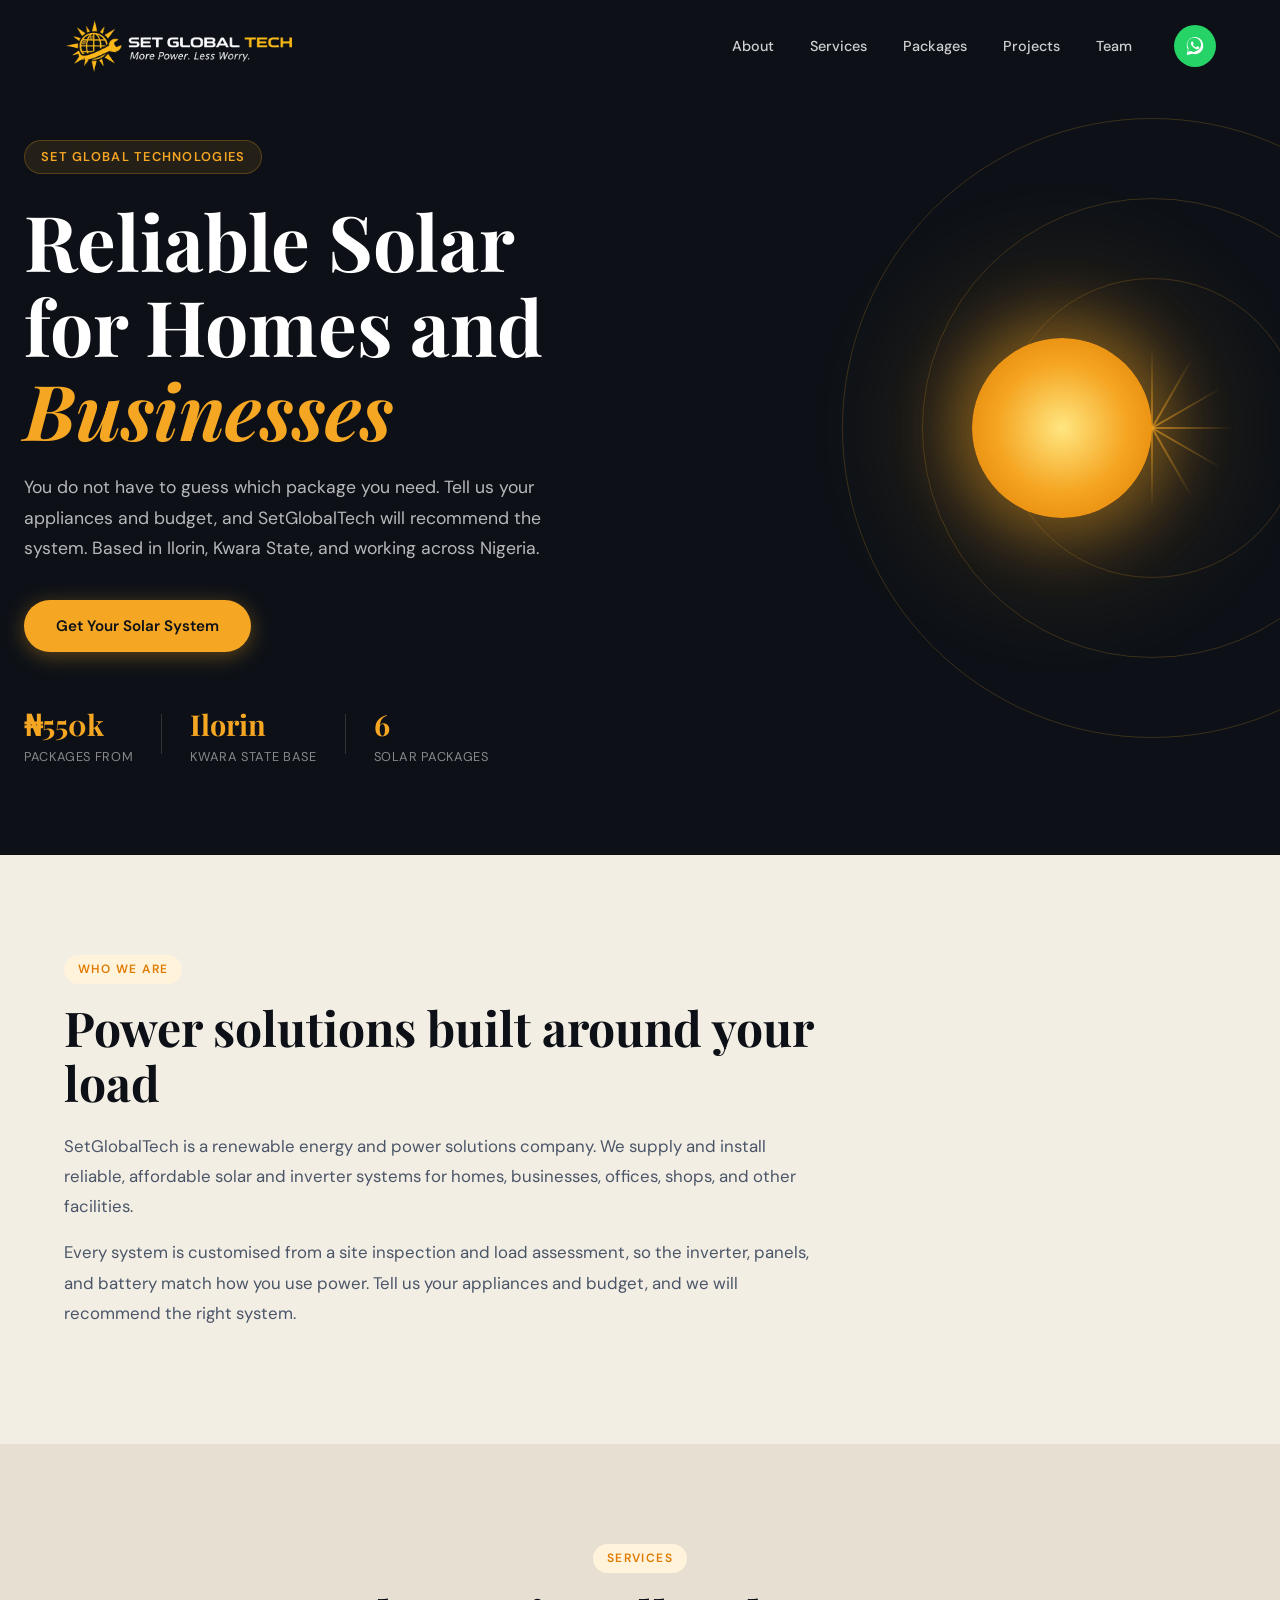
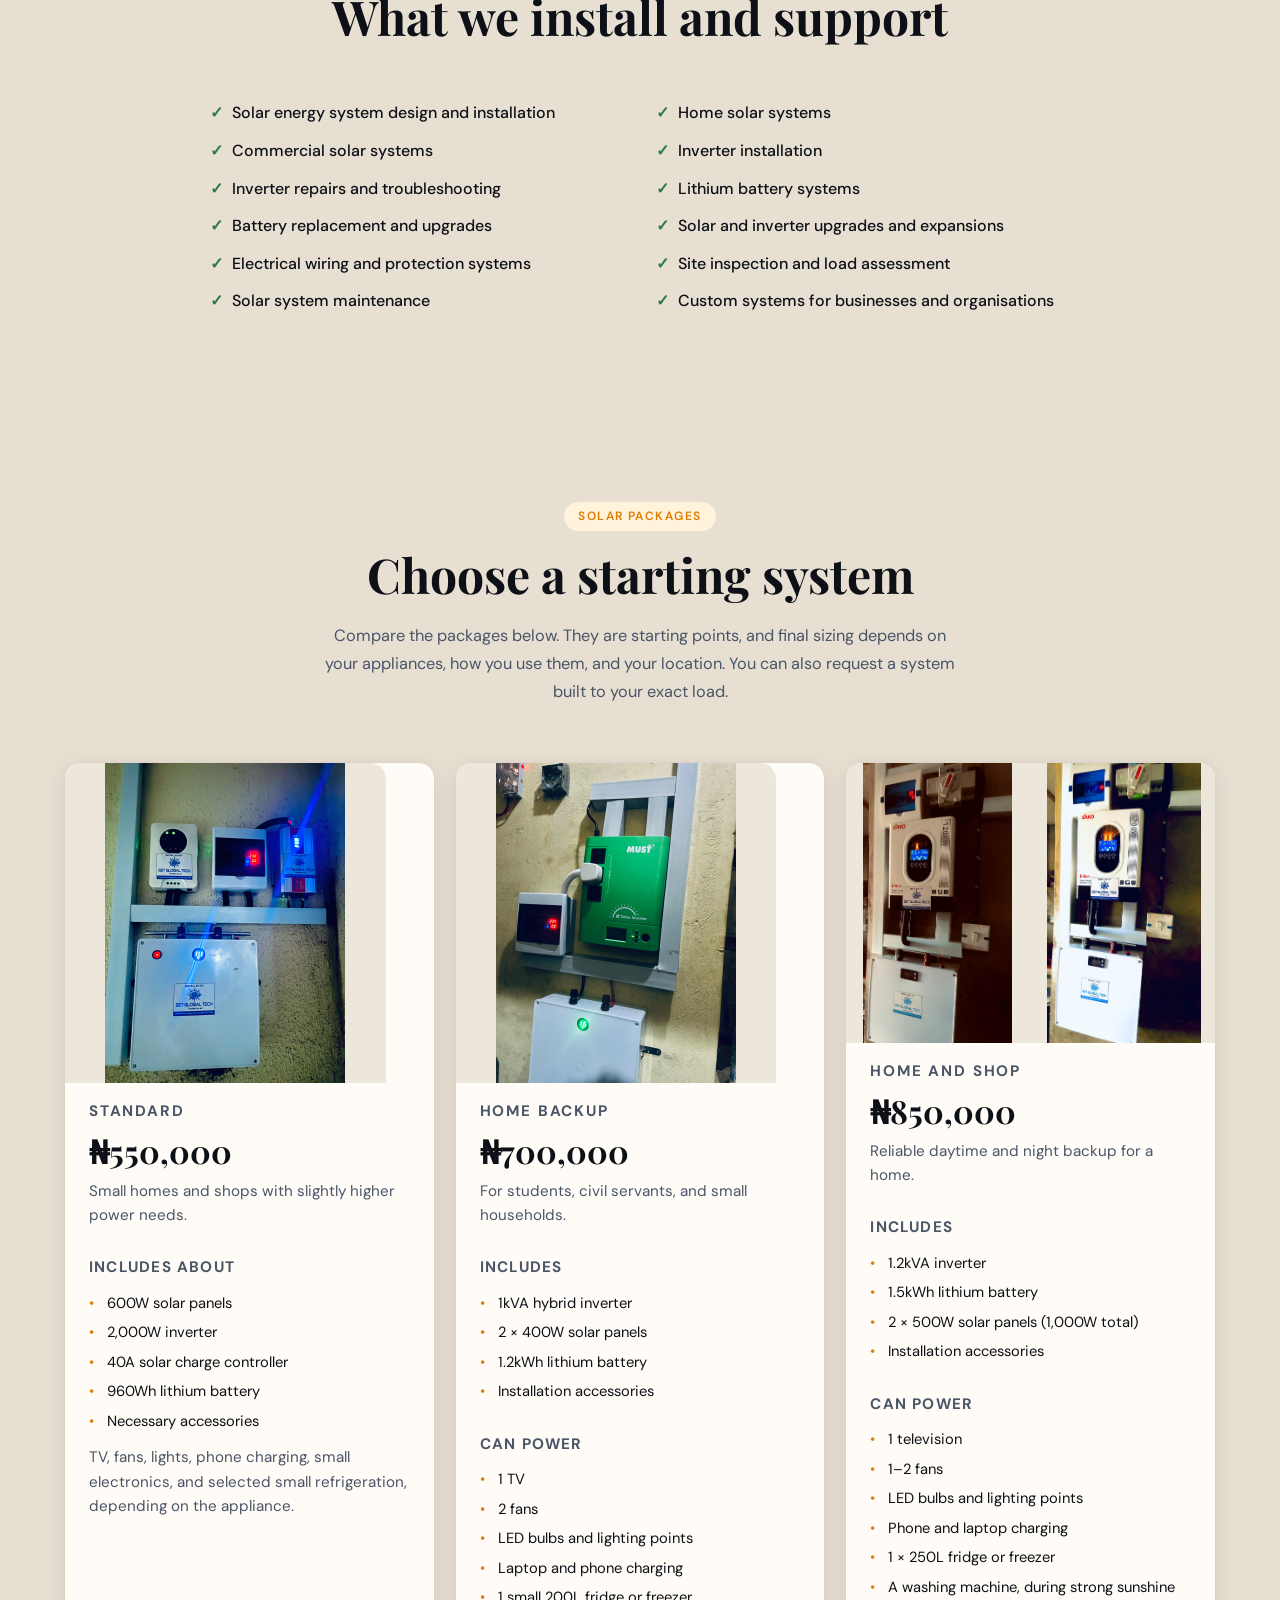
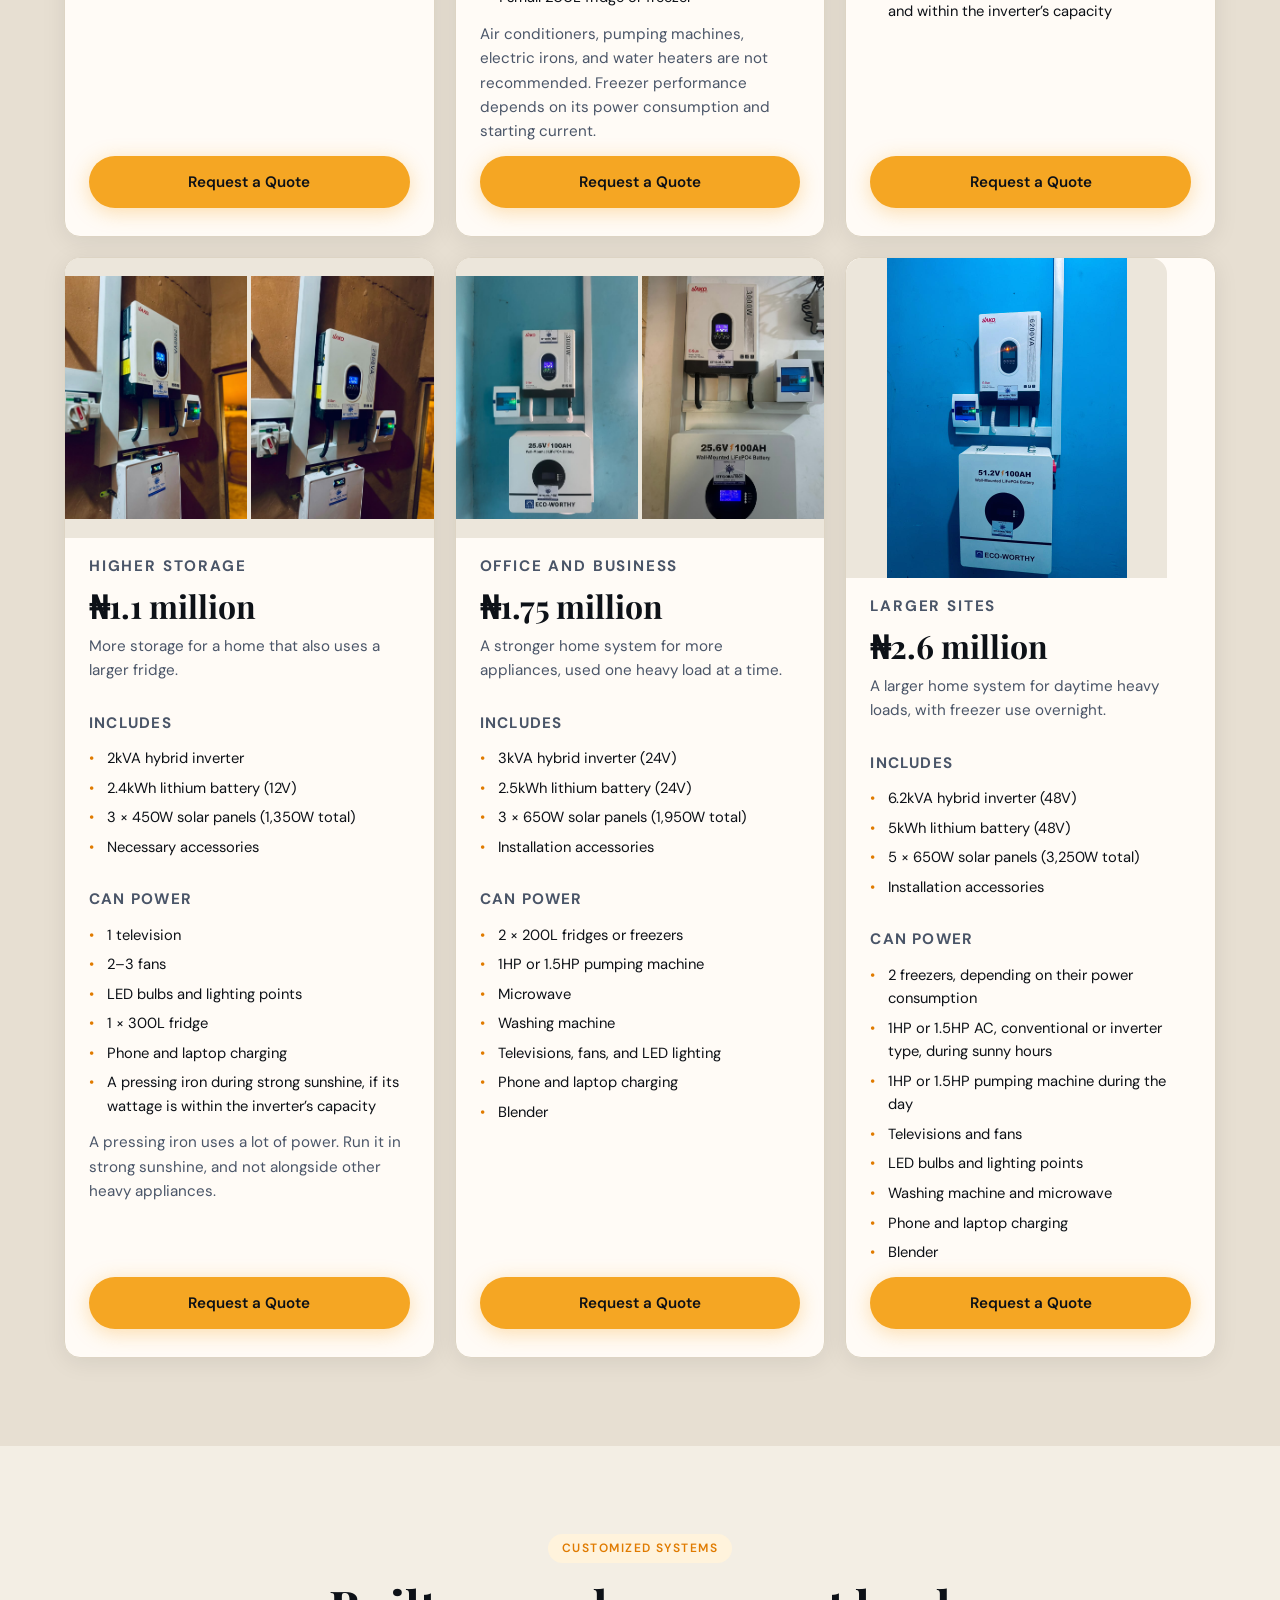
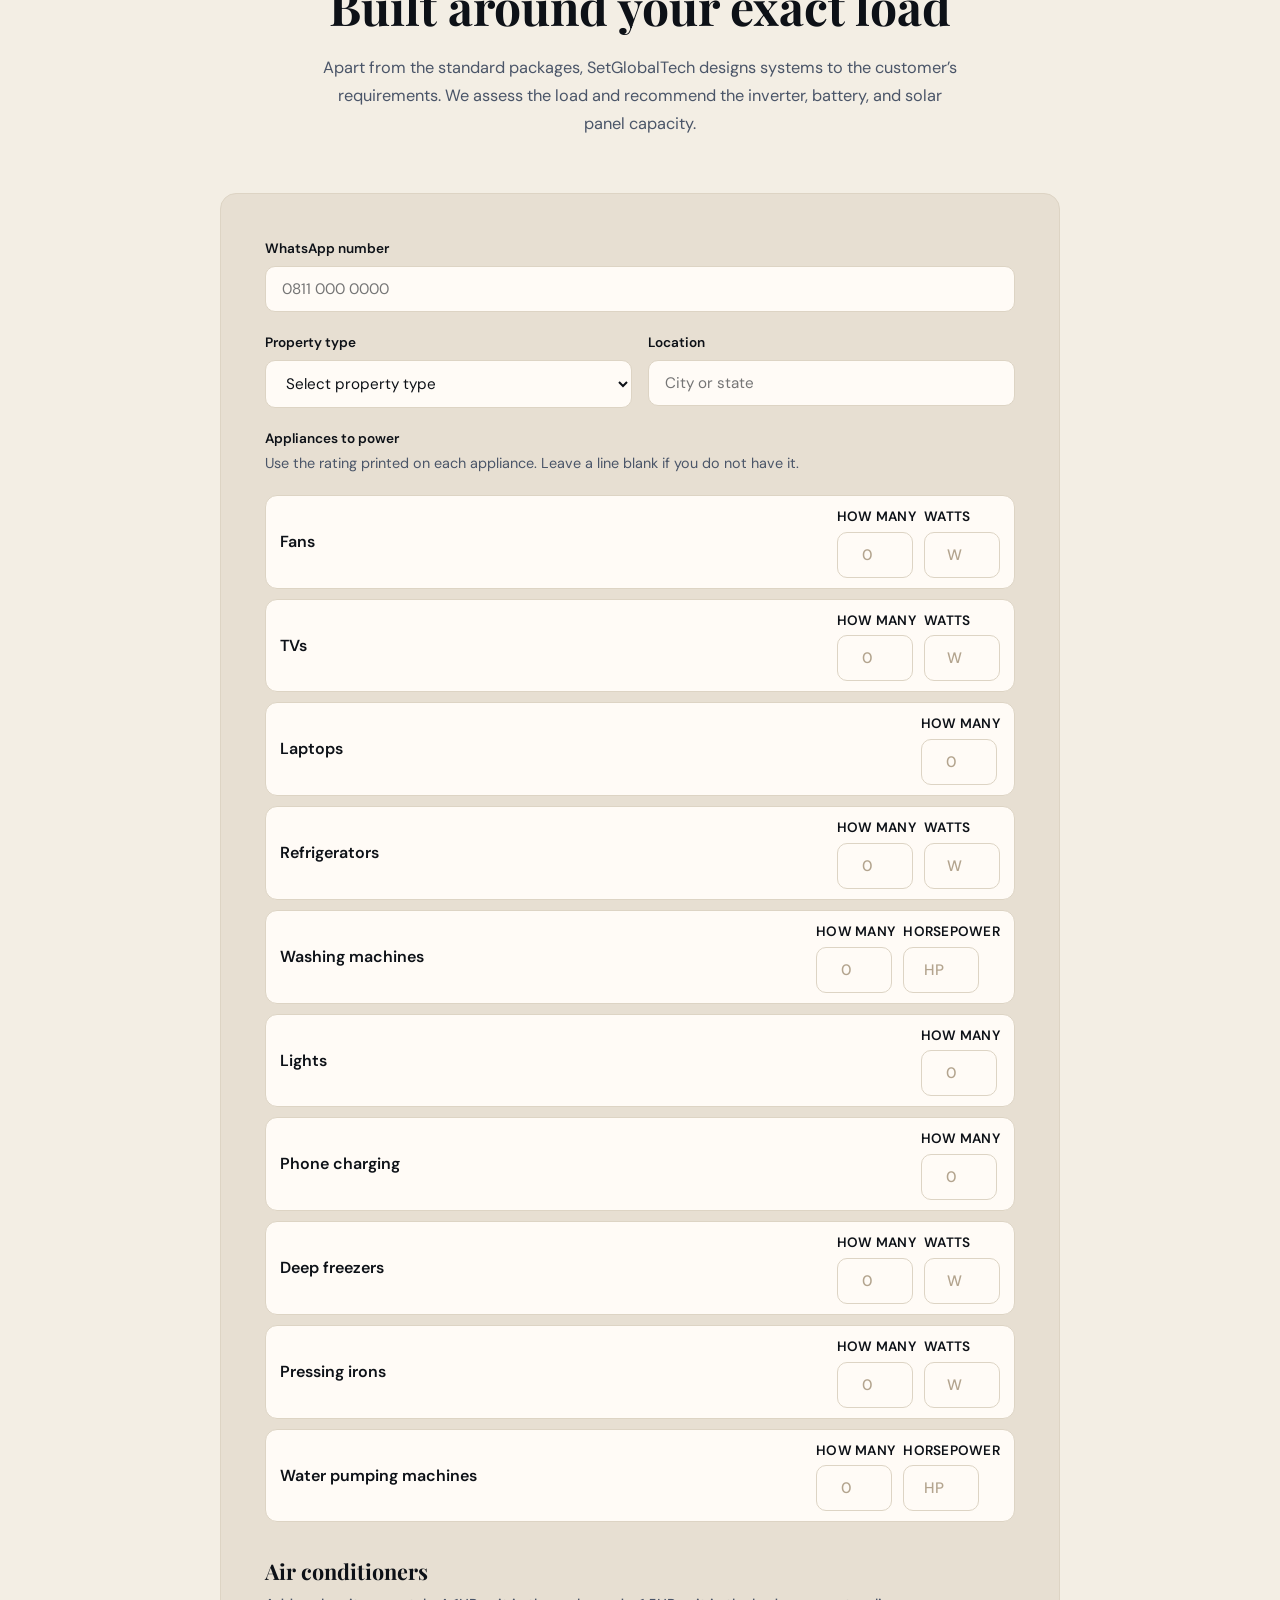
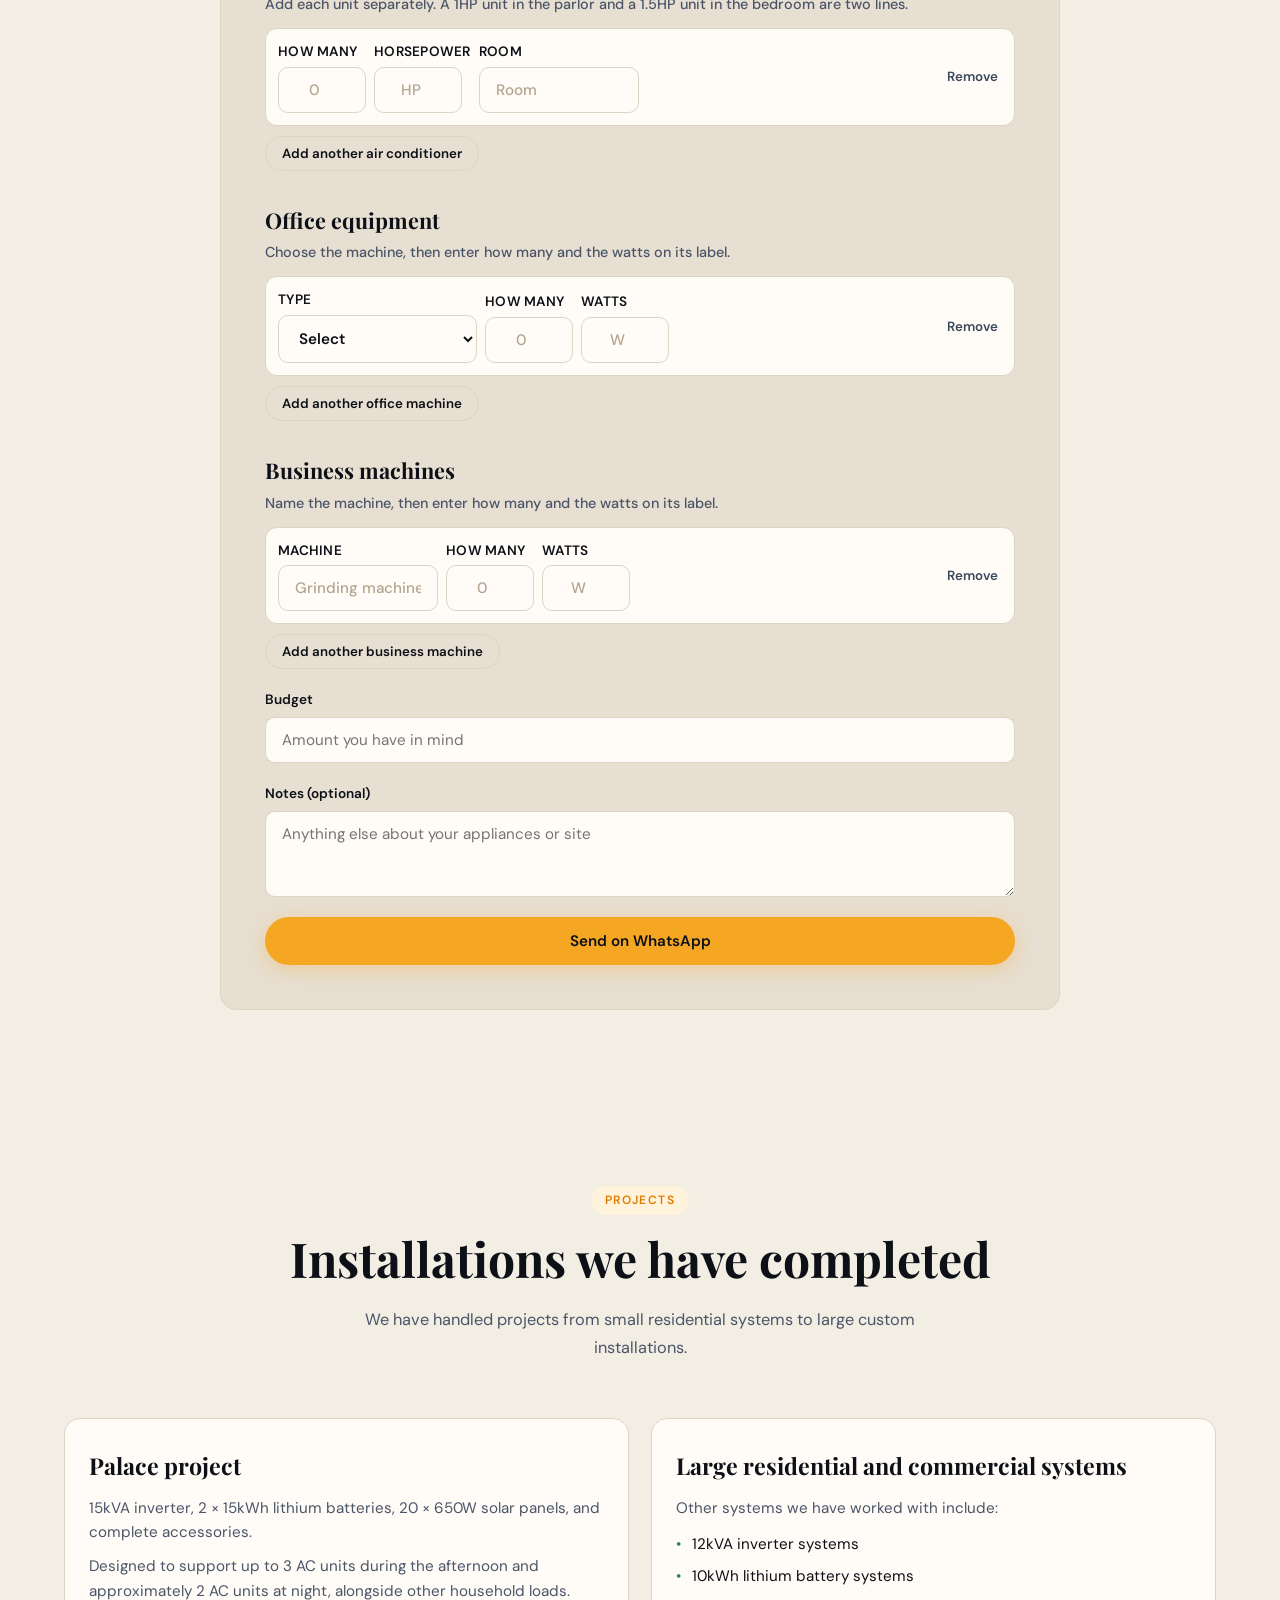
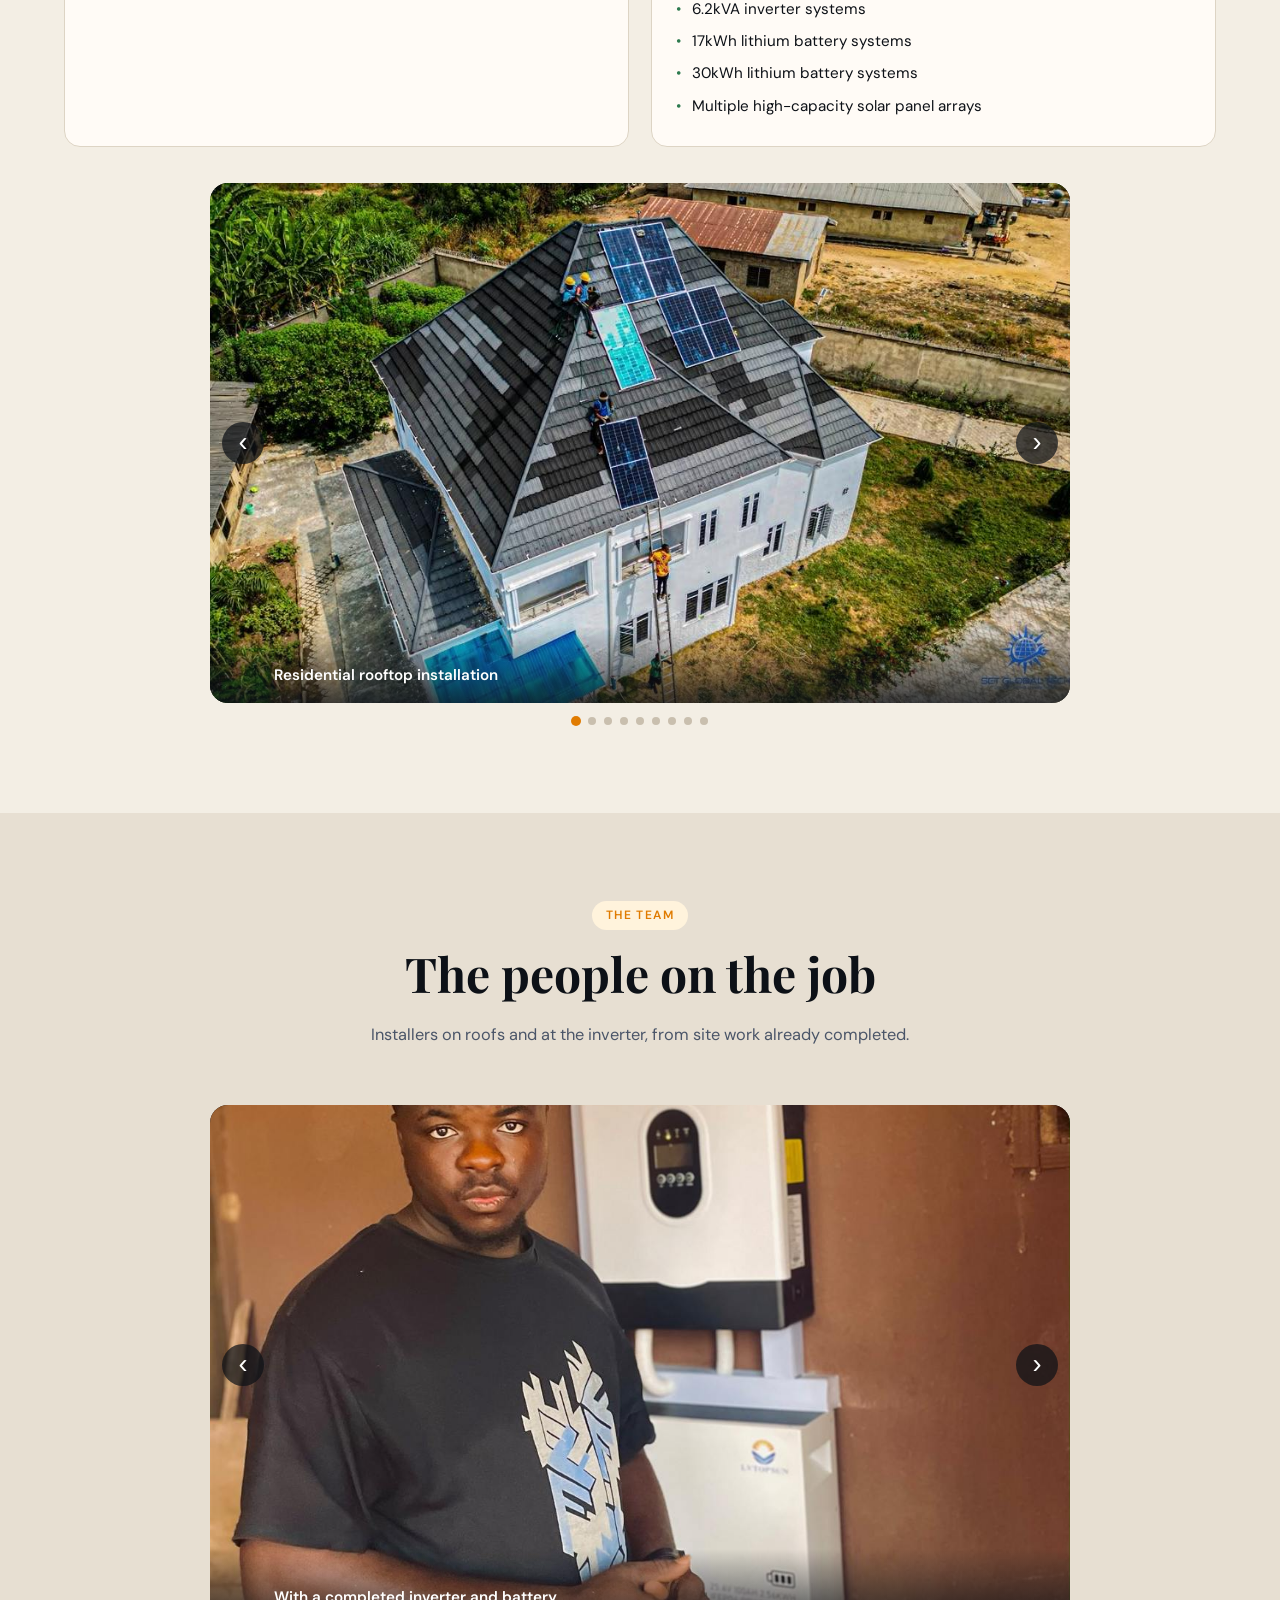
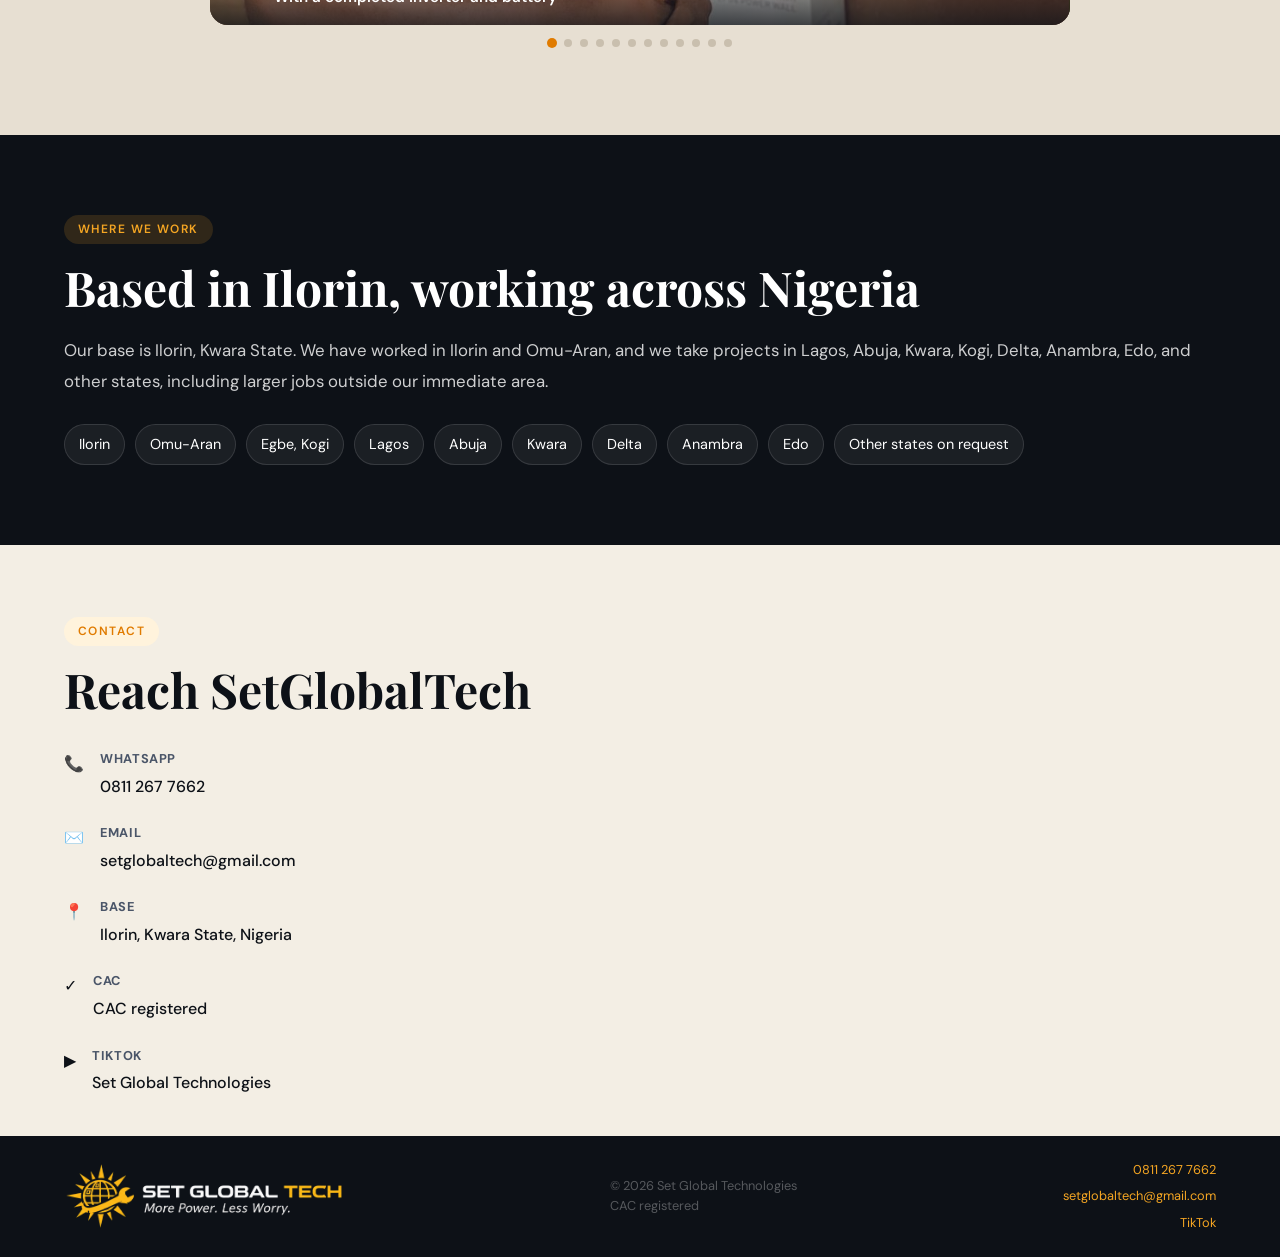
==== commit dd073d2e: "Update package details and photos so each quote matches the installed system. Co-authored-by: Cursor" ====
--- a/index.html
+++ b/index.html
@@ -8,16 +8,17 @@
   <link rel="icon" href="images/favicon.png" type="image/png" />
   <link rel="apple-touch-icon" href="images/favicon.png" />
   <meta property="og:type" content="website" />
+  <meta property="og:url" content="https://setglobaltech.vercel.app/" />
   <meta property="og:title" content="SetGlobalTech – Solar and Power Solutions" />
   <meta property="og:description" content="Solar and inverter installation for homes and businesses in Ilorin, Kwara State, and across Nigeria." />
-  <meta property="og:image" content="images/og-cover.jpg" />
+  <meta property="og:image" content="https://setglobaltech.vercel.app/images/og-cover.jpg" />
   <meta property="og:image:width" content="1200" />
   <meta property="og:image:height" content="630" />
   <meta property="og:image:alt" content="Set Global Tech logo. More Power. Less Worry." />
   <meta name="twitter:card" content="summary_large_image" />
   <meta name="twitter:title" content="SetGlobalTech – Solar and Power Solutions" />
   <meta name="twitter:description" content="Solar and inverter installation for homes and businesses in Ilorin, Kwara State, and across Nigeria." />
-  <meta name="twitter:image" content="images/og-cover.jpg" />
+  <meta name="twitter:image" content="https://setglobaltech.vercel.app/images/og-cover.jpg" />
   <link rel="preconnect" href="https://fonts.googleapis.com">
   <link rel="preconnect" href="https://fonts.gstatic.com" crossorigin>
   <link href="https://fonts.googleapis.com/css2?family=Playfair+Display:wght@700;900&family=DM+Sans:wght@400;500;600&display=swap" rel="stylesheet">
@@ -27,6 +28,9 @@
 
   <nav class="nav">
     <div class="nav-inner">
+      <button class="hamburger" id="hamburger" aria-label="Toggle menu" aria-expanded="false">
+        <span></span><span></span><span></span>
+      </button>
       <a href="#hero" class="logo">
         <img src="images/logo.png" alt="Set Global Tech — More Power. Less Worry." class="logo-img" />
       </a>
@@ -36,7 +40,6 @@
         <li><a href="#packages">Packages</a></li>
         <li><a href="#projects">Projects</a></li>
         <li><a href="#team">Team</a></li>
-        <li><a href="#contact" class="nav-cta quote-link">Request a Quote</a></li>
       </ul>
       <div class="nav-actions">
         <a class="nav-whatsapp" href="https://wa.me/2348112677662?text=Hello%20SetGlobalTech%2C%20I%20would%20like%20a%20solar%20system." target="_blank" rel="noopener" aria-label="Chat on WhatsApp">
@@ -44,9 +47,6 @@
             <path fill="currentColor" d="M16.01 3C9.4 3 4.03 8.37 4.03 14.97c0 2.11.55 4.17 1.6 5.99L4 29l8.2-1.59a12 12 0 0 0 3.81.61h.01c6.61 0 11.98-5.37 11.98-11.97C28 8.37 22.62 3 16.01 3zm0 21.9h-.01a9.9 9.9 0 0 1-5.05-1.38l-.36-.22-4.86.94 1-4.73-.24-.38a9.86 9.86 0 0 1-1.51-5.16c0-5.45 4.44-9.89 9.9-9.89 2.64 0 5.13 1.03 7 2.9a9.82 9.82 0 0 1 2.89 7c0 5.45-4.44 9.92-9.76 9.92zm5.43-7.41c-.3-.15-1.76-.87-2.03-.97-.27-.1-.47-.15-.67.15-.2.3-.77.96-.94 1.16-.17.2-.35.22-.64.07-.3-.15-1.25-.46-2.38-1.47-.88-.78-1.47-1.75-1.64-2.05-.17-.3-.02-.46.13-.61.13-.13.3-.35.45-.52.15-.17.2-.3.3-.5.1-.2.05-.37-.02-.52-.08-.15-.67-1.61-.92-2.21-.24-.58-.49-.5-.67-.51h-.57c-.2 0-.52.07-.79.37-.27.3-1.04 1.02-1.04 2.48s1.06 2.88 1.21 3.08c.15.2 2.1 3.2 5.08 4.49.71.31 1.26.49 1.69.63.71.23 1.36.2 1.87.12.57-.08 1.76-.72 2.01-1.41.25-.7.25-1.29.17-1.41-.07-.13-.27-.2-.57-.35z"/>
           </svg>
         </a>
-      <button class="hamburger" id="hamburger" aria-label="Toggle menu" aria-expanded="false">
-        <span></span><span></span><span></span>
-      </button>
       </div>
     </div>
     <ul class="mobile-menu" id="mobile-menu">
@@ -55,7 +55,6 @@
       <li><a href="#packages">Packages</a></li>
       <li><a href="#projects">Projects</a></li>
       <li><a href="#team">Team</a></li>
-      <li><a href="#contact" class="quote-link">Request a Quote</a></li>
     </ul>
   </nav>
 
@@ -77,8 +76,7 @@
       <h1 class="hero-title">Reliable Solar<br/>for Homes and<br/><em>Businesses</em></h1>
       <p class="hero-sub">You do not have to guess which package you need. Tell us your appliances and budget, and SetGlobalTech will recommend the system. Based in Ilorin, Kwara State, and working across Nigeria.</p>
       <div class="hero-actions">
-        <a href="#contact" class="btn-primary quote-link">Request a Quote</a>
-        <a href="#packages" class="btn-secondary">Get Your Solar System</a>
+        <a href="#packages" class="btn-primary">Get Your Solar System</a>
       </div>
       <div class="hero-stats">
         <div class="stat">
@@ -108,12 +106,6 @@
           <p class="body-text">SetGlobalTech is a renewable energy and power solutions company. We supply and install reliable, affordable solar and inverter systems for homes, businesses, offices, shops, and other facilities.</p>
           <p class="body-text">Every system is customised from a site inspection and load assessment, so the inverter, panels, and battery match how you use power. Tell us your appliances and budget, and we will recommend the right system.</p>
         </div>
-        <div class="about-points">
-          <p>Solar installations and hybrid inverter systems</p>
-          <p>Lithium batteries, including custom battery building</p>
-          <p>Maintenance, repairs, wiring, earthing, and surge protection</p>
-          <p>Larger projects outside our immediate location</p>
-        </div>
       </div>
     </div>
   </section>
@@ -125,20 +117,15 @@
         <h2 class="section-title">What we install and support</h2>
       </div>
       <ul class="service-list">
-        <li>Solar panel supply and installation</li>
         <li>Solar energy system design and installation</li>
         <li>Home solar systems</li>
         <li>Commercial solar systems</li>
         <li>Inverter installation</li>
-        <li>Hybrid inverter systems</li>
         <li>Inverter repairs and troubleshooting</li>
         <li>Lithium battery systems</li>
-        <li>Custom lithium battery building</li>
         <li>Battery replacement and upgrades</li>
-        <li>Backup power solutions</li>
         <li>Solar and inverter upgrades and expansions</li>
         <li>Electrical wiring and protection systems</li>
-        <li>Earthing and surge protection</li>
         <li>Site inspection and load assessment</li>
         <li>Solar system maintenance</li>
         <li>Custom systems for businesses and organisations</li>
@@ -156,6 +143,7 @@
       <div class="packages-grid">
         <article class="package-card">
           <div class="package-info">
+            <img class="package-photo" src="images/packages/550.jpg" alt="Installed ₦550,000 solar system with inverter, battery, and charge controller">
             <p class="package-tier">Standard</p>
             <h3 class="package-price">₦550,000</h3>
             <p>Small homes and shops with slightly higher power needs.</p>
@@ -164,19 +152,20 @@
               <li>600W solar panels</li>
               <li>2,000W inverter</li>
               <li>40A solar charge controller</li>
-              <li>80Ah lithium battery</li>
+              <li>960Wh lithium battery</li>
               <li>Necessary accessories</li>
             </ul>
             <p class="package-note">TV, fans, lights, phone charging, small electronics, and selected small refrigeration, depending on the appliance.</p>
-            <a href="#contact" class="btn-primary quote-link" data-package="₦550,000 Solar Package" data-note="Includes about: 600W solar panels, 2,000W inverter, 40A solar charge controller, 80Ah lithium battery, and necessary accessories. For small homes and shops. It can cover TV, fans, lights, phone charging, small electronics, and selected small refrigeration, depending on the appliance.">Request a Quote</a>
+            <a href="#contact" class="btn-primary quote-link" data-package="₦550,000 Solar Package" data-note="Includes about: 600W solar panels, 2,000W inverter, 40A solar charge controller, 960Wh lithium battery, and necessary accessories. For small homes and shops. It can cover TV, fans, lights, phone charging, small electronics, and selected small refrigeration, depending on the appliance.">Request a Quote</a>
           </div>
         </article>
 
         <article class="package-card">
           <div class="package-info">
+            <img class="package-photo" src="images/packages/700.jpg" alt="Installed ₦700,000 solar system with a green hybrid inverter and lithium battery">
             <p class="package-tier">Home backup</p>
             <h3 class="package-price">₦700,000</h3>
-            <p>A more capable backup system for small homes.</p>
+            <p>For students, civil servants, and small households.</p>
             <p class="spec-label">Includes</p>
             <ul class="package-list">
               <li>1kVA hybrid inverter</li>
@@ -184,76 +173,133 @@
               <li>1.2kWh lithium battery</li>
               <li>Installation accessories</li>
             </ul>
-            <p class="package-note">Fans, TV, lighting, charging, and selected small refrigeration loads.</p>
-            <a href="#contact" class="btn-primary quote-link" data-package="₦700,000 Solar Package" data-note="Includes: 1kVA hybrid inverter, 2 × 400W solar panels, 1.2kWh lithium battery, and installation accessories. For fans, TV, lighting, charging, and selected small refrigeration loads.">Request a Quote</a>
+            <p class="spec-label">Can power</p>
+            <ul class="package-list">
+              <li>1 TV</li>
+              <li>2 fans</li>
+              <li>LED bulbs and lighting points</li>
+              <li>Laptop and phone charging</li>
+              <li>1 small 200L fridge or freezer</li>
+            </ul>
+            <p class="package-note">Air conditioners, pumping machines, electric irons, and water heaters are not recommended. Freezer performance depends on its power consumption and starting current.</p>
+            <a href="#contact" class="btn-primary quote-link" data-package="₦700,000 Solar Package" data-note="Includes: 1kVA hybrid inverter, 2 × 400W solar panels, 1.2kWh lithium battery, and installation accessories. Can power: 1 TV, 2 fans, LED bulbs and lighting points, laptop and phone charging, and 1 small 200L fridge or freezer. Air conditioners, pumping machines, electric irons, and water heaters are not recommended.">Request a Quote</a>
           </div>
         </article>
 
         <article class="package-card">
           <div class="package-info">
+            <div class="package-photos">
+              <img src="images/packages/850-a.jpg" alt="Installed ₦850,000 solar system, 1.2kVA inverter and battery">
+              <img src="images/packages/850-b.jpg" alt="Another view of the ₦850,000 solar installation">
+            </div>
             <p class="package-tier">Home and shop</p>
             <h3 class="package-price">₦850,000</h3>
-            <p>Homes and small businesses that need more backup capacity.</p>
+            <p>Reliable daytime and night backup for a home.</p>
             <p class="spec-label">Includes</p>
             <ul class="package-list">
-              <li>1.2kVA hybrid inverter</li>
-              <li>2 × 500W solar panels</li>
-              <li>1.2kWh lithium battery</li>
+              <li>1.2kVA inverter</li>
+              <li>1.5kWh lithium battery</li>
+              <li>2 × 500W solar panels (1,000W total)</li>
               <li>Installation accessories</li>
             </ul>
-            <p class="package-note">What it can run depends on each appliance’s power rating and how long it stays on.</p>
-            <a href="#contact" class="btn-primary quote-link" data-package="₦850,000 Solar Package" data-note="Includes: 1.2kVA hybrid inverter, 2 × 500W solar panels, 1.2kWh lithium battery, and installation accessories. What it can run depends on each appliance’s power rating and how long it stays on.">Request a Quote</a>
+            <p class="spec-label">Can power</p>
+            <ul class="package-list">
+              <li>1 television</li>
+              <li>1–2 fans</li>
+              <li>LED bulbs and lighting points</li>
+              <li>Phone and laptop charging</li>
+              <li>1 × 250L fridge or freezer</li>
+              <li>A washing machine, during strong sunshine and within the inverter’s capacity</li>
+            </ul>
+            <a href="#contact" class="btn-primary quote-link" data-package="₦850,000 Solar Package" data-note="Includes: 1.2kVA inverter, 1.5kWh lithium battery, 2 × 500W solar panels (1,000W total), and installation accessories. Can power: 1 television, 1–2 fans, LED bulbs and lighting points, phone and laptop charging, 1 × 250L fridge or freezer, and a washing machine during strong sunshine and within the inverter’s capacity.">Request a Quote</a>
           </div>
         </article>
 
         <article class="package-card">
           <div class="package-info">
+            <div class="package-photos">
+              <img src="images/packages/1100-a.jpg" alt="Installed ₦1.1 million solar system, 2kVA inverter and battery">
+              <img src="images/packages/1100-b.jpg" alt="Another view of the ₦1.1 million solar installation">
+            </div>
             <p class="package-tier">Higher storage</p>
             <h3 class="package-price">₦1.1 million</h3>
-            <p>Homes and small businesses with higher energy needs.</p>
+            <p>More storage for a home that also uses a larger fridge.</p>
             <p class="spec-label">Includes</p>
             <ul class="package-list">
               <li>2kVA hybrid inverter</li>
-              <li>200Ah lithium battery</li>
-              <li>3 × 450W solar panels</li>
+              <li>2.4kWh lithium battery (12V)</li>
+              <li>3 × 450W solar panels (1,350W total)</li>
               <li>Necessary accessories</li>
             </ul>
-            <p class="package-note">More battery storage and solar generation than the smaller packages.</p>
-            <a href="#contact" class="btn-primary quote-link" data-package="₦1.1 Million Solar Package" data-note="Includes: 2kVA hybrid inverter, 200Ah lithium battery, 3 × 450W solar panels, and necessary accessories. More battery storage and solar generation than the smaller packages.">Request a Quote</a>
+            <p class="spec-label">Can power</p>
+            <ul class="package-list">
+              <li>1 television</li>
+              <li>2–3 fans</li>
+              <li>LED bulbs and lighting points</li>
+              <li>1 × 300L fridge</li>
+              <li>Phone and laptop charging</li>
+              <li>A pressing iron during strong sunshine, if its wattage is within the inverter’s capacity</li>
+            </ul>
+            <p class="package-note">A pressing iron uses a lot of power. Run it in strong sunshine, and not alongside other heavy appliances.</p>
+            <a href="#contact" class="btn-primary quote-link" data-package="₦1.1 Million Solar Package" data-note="Includes: 2kVA hybrid inverter, 2.4kWh lithium battery (12V), 3 × 450W solar panels (1,350W total), and necessary accessories. Can power: 1 television, 2–3 fans, LED bulbs and lighting points, 1 × 300L fridge, phone and laptop charging, and a pressing iron during strong sunshine if its wattage is within the inverter’s capacity. Do not run the iron alongside other heavy appliances.">Request a Quote</a>
           </div>
         </article>
 
         <article class="package-card">
           <div class="package-info">
+            <div class="package-photos">
+              <img src="images/packages/1750-a.jpg" alt="Installed ₦1.75 million solar system, 3kVA inverter and 24V lithium battery">
+              <img src="images/packages/1750-b.jpg" alt="A second ₦1.75 million installation with a 3kVA inverter and wall battery">
+            </div>
             <p class="package-tier">Office and business</p>
             <h3 class="package-price">₦1.75 million</h3>
-            <p>Medium-sized homes, offices, and businesses.</p>
+            <p>A stronger home system for more appliances, used one heavy load at a time.</p>
             <p class="spec-label">Includes</p>
             <ul class="package-list">
-              <li>3 × 650W solar panels</li>
-              <li>3kVA hybrid inverter</li>
-              <li>2.5kWh lithium battery</li>
+              <li>3kVA hybrid inverter (24V)</li>
+              <li>2.5kWh lithium battery (24V)</li>
+              <li>3 × 650W solar panels (1,950W total)</li>
               <li>Installation accessories</li>
             </ul>
-            <p class="package-note">For higher daytime use and longer backup.</p>
-            <a href="#contact" class="btn-primary quote-link" data-package="₦1.75 Million Solar Package" data-note="Includes: 3 × 650W solar panels, 3kVA hybrid inverter, 2.5kWh lithium battery, and installation accessories. For medium homes, offices, and businesses with higher daytime use and longer backup.">Request a Quote</a>
+            <p class="spec-label">Can power</p>
+            <ul class="package-list">
+              <li>2 × 200L fridges or freezers</li>
+              <li>1HP or 1.5HP pumping machine</li>
+              <li>Microwave</li>
+              <li>Washing machine</li>
+              <li>Televisions, fans, and LED lighting</li>
+              <li>Phone and laptop charging</li>
+              <li>Blender</li>
+            </ul>
+            <a href="#contact" class="btn-primary quote-link" data-package="₦1.75 Million Solar Package" data-note="Includes: 3kVA hybrid inverter (24V), 2.5kWh lithium battery (24V), 3 × 650W solar panels (1,950W total), and installation accessories. Can power: 2 × 200L fridges or freezers, a 1HP or 1.5HP pumping machine, microwave, washing machine, televisions, fans, LED lighting, phone and laptop charging, and a blender.">Request a Quote</a>
           </div>
         </article>
 
         <article class="package-card">
           <div class="package-info">
+            <img class="package-photo" src="images/packages/2600.jpg" alt="Installed ₦2.6 million solar system, 6.2kVA hybrid inverter and 48V lithium battery">
             <p class="package-tier">Larger sites</p>
             <h3 class="package-price">₦2.6 million</h3>
-            <p>Larger homes, offices, and businesses that need a stronger system.</p>
+            <p>A larger home system for daytime heavy loads, with freezer use overnight.</p>
             <p class="spec-label">Includes</p>
             <ul class="package-list">
-              <li>6.2kVA inverter</li>
-              <li>5kWh lithium battery</li>
-              <li>5 × 650W solar panels</li>
+              <li>6.2kVA hybrid inverter (48V)</li>
+              <li>5kWh lithium battery (48V)</li>
+              <li>5 × 650W solar panels (3,250W total)</li>
               <li>Installation accessories</li>
             </ul>
-            <p class="package-note">The system can support a significantly higher household or business load, and it can be configured for selected air-conditioning loads depending on the overall load and usage pattern.</p>
-            <a href="#contact" class="btn-primary quote-link" data-package="₦2.6 Million Solar Package" data-note="Includes: 6.2kVA inverter, 5kWh lithium battery, 5 × 650W solar panels, and installation accessories. It can support a significantly higher household or business load, and selected air conditioning depending on the overall load and usage pattern.">Request a Quote</a>
+            <p class="spec-label">Can power</p>
+            <ul class="package-list">
+              <li>2 freezers, depending on their power consumption</li>
+              <li>1HP or 1.5HP AC, conventional or inverter type, during sunny hours</li>
+              <li>1HP or 1.5HP pumping machine during the day</li>
+              <li>Televisions and fans</li>
+              <li>LED bulbs and lighting points</li>
+              <li>Washing machine and microwave</li>
+              <li>Phone and laptop charging</li>
+              <li>Blender</li>
+            </ul>
+            <a href="#contact" class="btn-primary quote-link" data-package="₦2.6 Million Solar Package" data-note="Includes: 6.2kVA hybrid inverter (48V), 5kWh lithium battery (48V), 5 × 650W solar panels (3,250W total), and installation accessories. Can power: 2 freezers, a 1HP or 1.5HP AC during sunny hours, a 1HP or 1.5HP pumping machine during the day, televisions, fans, LED lighting, a washing machine, a microwave, phone and laptop charging, and a blender.">Request a Quote</a>
           </div>
         </article>
       </div>
@@ -267,20 +313,165 @@
         <h2 class="section-title">Built around your exact load</h2>
         <p class="section-lead">Apart from the standard packages, SetGlobalTech designs systems to the customer’s requirements. We assess the load and recommend the inverter, battery, and solar panel capacity.</p>
       </div>
-      <ul class="custom-list">
-        <li>Number and type of appliances</li>
-        <li>Air conditioners</li>
-        <li>Freezers and refrigerators</li>
-        <li>Water pumping machines</li>
-        <li>TVs and entertainment systems</li>
-        <li>Fans and lighting</li>
-        <li>Office equipment</li>
-        <li>Business machines</li>
-        <li>Daily energy consumption</li>
-        <li>Required backup duration</li>
-      </ul>
-      <div class="hero-actions center-actions">
-        <a href="#contact" class="btn-primary quote-link">Request a Quote</a>
+      <div class="contact-form-wrap">
+        <form class="contact-form" id="quote-form" novalidate>
+          <div class="form-group">
+            <label for="phone">WhatsApp number</label>
+            <input type="tel" id="phone" name="phone" placeholder="0811 000 0000" autocomplete="tel" inputmode="tel" required />
+          </div>
+          <div class="form-row">
+            <div class="form-group">
+              <label for="property">Property type</label>
+              <select id="property" name="property" required>
+                <option value="">Select property type</option>
+                <option>Residential home</option>
+                <option>Shop</option>
+                <option>Office / commercial</option>
+                <option>Business</option>
+                <option>Other facility</option>
+              </select>
+            </div>
+            <div class="form-group">
+              <label for="location">Location</label>
+              <input type="text" id="location" name="location" placeholder="City or state" required />
+            </div>
+          </div>
+          <fieldset class="form-group appliance-field">
+            <legend>Appliances to power</legend>
+            <p class="load-note">Use the rating printed on each appliance. Leave a line blank if you do not have it.</p>
+            <div class="qty-list">
+              <div class="qty-row">
+                <span class="qty-name">Fans</span>
+                <div class="qty-fields">
+                  <label>How many <input type="number" name="appliance" data-name="Fan" min="0" inputmode="numeric" placeholder="0" /></label>
+                  <label>Watts <input type="number" name="rating" data-for="Fan" data-unit="W" min="0" inputmode="numeric" placeholder="W" /></label>
+                </div>
+              </div>
+              <div class="qty-row">
+                <span class="qty-name">TVs</span>
+                <div class="qty-fields">
+                  <label>How many <input type="number" name="appliance" data-name="TV" min="0" inputmode="numeric" placeholder="0" /></label>
+                  <label>Watts <input type="number" name="rating" data-for="TV" data-unit="W" min="0" inputmode="numeric" placeholder="W" /></label>
+                </div>
+              </div>
+              <div class="qty-row">
+                <span class="qty-name">Laptops</span>
+                <div class="qty-fields">
+                  <label>How many <input type="number" name="appliance" data-name="Laptop" min="0" inputmode="numeric" placeholder="0" /></label>
+                </div>
+              </div>
+              <div class="qty-row">
+                <span class="qty-name">Refrigerators</span>
+                <div class="qty-fields">
+                  <label>How many <input type="number" name="appliance" data-name="Refrigerator" min="0" inputmode="numeric" placeholder="0" /></label>
+                  <label>Watts <input type="number" name="rating" data-for="Refrigerator" data-unit="W" min="0" inputmode="numeric" placeholder="W" /></label>
+                </div>
+              </div>
+              <div class="qty-row">
+                <span class="qty-name">Washing machines</span>
+                <div class="qty-fields">
+                  <label>How many <input type="number" name="appliance" data-name="Washing machine" min="0" inputmode="numeric" placeholder="0" /></label>
+                  <label>Horsepower <input type="number" name="rating" data-for="Washing machine" data-unit="HP" min="0" step="0.1" inputmode="decimal" placeholder="HP" /></label>
+                </div>
+              </div>
+              <div class="qty-row">
+                <span class="qty-name">Lights</span>
+                <div class="qty-fields">
+                  <label>How many <input type="number" name="appliance" data-name="Lights" min="0" inputmode="numeric" placeholder="0" /></label>
+                </div>
+              </div>
+              <div class="qty-row">
+                <span class="qty-name">Phone charging</span>
+                <div class="qty-fields">
+                  <label>How many <input type="number" name="appliance" data-name="Phone charging" min="0" inputmode="numeric" placeholder="0" /></label>
+                </div>
+              </div>
+              <div class="qty-row">
+                <span class="qty-name">Deep freezers</span>
+                <div class="qty-fields">
+                  <label>How many <input type="number" name="appliance" data-name="Deep freezer" min="0" inputmode="numeric" placeholder="0" /></label>
+                  <label>Watts <input type="number" name="rating" data-for="Deep freezer" data-unit="W" min="0" inputmode="numeric" placeholder="W" /></label>
+                </div>
+              </div>
+              <div class="qty-row">
+                <span class="qty-name">Pressing irons</span>
+                <div class="qty-fields">
+                  <label>How many <input type="number" name="appliance" data-name="Pressing iron" min="0" inputmode="numeric" placeholder="0" /></label>
+                  <label>Watts <input type="number" name="rating" data-for="Pressing iron" data-unit="W" min="0" inputmode="numeric" placeholder="W" /></label>
+                </div>
+              </div>
+              <div class="qty-row">
+                <span class="qty-name">Water pumping machines</span>
+                <div class="qty-fields">
+                  <label>How many <input type="number" name="appliance" data-name="Water pumping machine" min="0" inputmode="numeric" placeholder="0" /></label>
+                  <label>Horsepower <input type="number" name="rating" data-for="Water pumping machine" data-unit="HP" min="0" step="0.1" inputmode="decimal" placeholder="HP" /></label>
+                </div>
+              </div>
+            </div>
+
+            <div class="load-group">
+              <h3>Air conditioners</h3>
+              <p>Add each unit separately. A 1HP unit in the parlor and a 1.5HP unit in the bedroom are two lines.</p>
+              <div class="load-rows" id="ac-rows">
+                <div class="load-row" data-kind="ac">
+                  <label>How many <input type="number" name="ac-count" min="0" inputmode="numeric" placeholder="0" /></label>
+                  <label>Horsepower <input type="number" name="ac-hp" min="0" step="0.1" inputmode="decimal" placeholder="HP" /></label>
+                  <label>Room <input type="text" name="ac-room" placeholder="Room" /></label>
+                  <button type="button" class="load-remove" aria-label="Remove this air conditioner">Remove</button>
+                </div>
+              </div>
+              <button type="button" class="load-add" data-target="ac-rows">Add another air conditioner</button>
+            </div>
+
+            <div class="load-group">
+              <h3>Office equipment</h3>
+              <p>Choose the machine, then enter how many and the watts on its label.</p>
+              <div class="load-rows" id="office-rows">
+                <div class="load-row" data-kind="office">
+                  <label>Type
+                    <select name="office-type">
+                      <option value="">Select</option>
+                      <option>Photocopy machine</option>
+                      <option>Printer</option>
+                      <option>Desktop computer</option>
+                      <option>Scanner</option>
+                      <option>POS machine</option>
+                      <option value="Other">Other</option>
+                    </select>
+                  </label>
+                  <label class="office-other">Name <input type="text" name="office-other" placeholder="Machine name" /></label>
+                  <label>How many <input type="number" name="office-count" min="0" inputmode="numeric" placeholder="0" /></label>
+                  <label>Watts <input type="number" name="office-watts" min="0" inputmode="numeric" placeholder="W" /></label>
+                  <button type="button" class="load-remove" aria-label="Remove this office machine">Remove</button>
+                </div>
+              </div>
+              <button type="button" class="load-add" data-target="office-rows">Add another office machine</button>
+            </div>
+
+            <div class="load-group">
+              <h3>Business machines</h3>
+              <p>Name the machine, then enter how many and the watts on its label.</p>
+              <div class="load-rows" id="business-rows">
+                <div class="load-row" data-kind="business">
+                  <label>Machine <input type="text" name="biz-name" placeholder="Grinding machine" /></label>
+                  <label>How many <input type="number" name="biz-count" min="0" inputmode="numeric" placeholder="0" /></label>
+                  <label>Watts <input type="number" name="biz-watts" min="0" inputmode="numeric" placeholder="W" /></label>
+                  <button type="button" class="load-remove" aria-label="Remove this business machine">Remove</button>
+                </div>
+              </div>
+              <button type="button" class="load-add" data-target="business-rows">Add another business machine</button>
+            </div>
+          </fieldset>
+          <div class="form-group">
+            <label for="budget">Budget</label>
+            <input type="text" id="budget" name="budget" placeholder="Amount you have in mind" required />
+          </div>
+          <div class="form-group">
+            <label for="message">Notes (optional)</label>
+            <textarea id="message" name="message" rows="3" placeholder="Anything else about your appliances or site"></textarea>
+          </div>
+          <button type="submit" class="btn-primary full-width">Send on WhatsApp</button>
+        </form>
       </div>
     </div>
   </section>
@@ -311,7 +502,11 @@
           </ul>
         </article>
       </div>
-      <div class="gallery-grid">
+      <div class="slider" data-slider>
+        <div class="slider-frame">
+          <button class="slider-btn slider-prev" type="button" aria-label="Previous photo">‹</button>
+          <div class="slider-viewport">
+            <div class="slider-track">
         <figure>
           <img src="images/projects/home-aerial.jpg" alt="Aerial view of solar panels being installed on a white house" />
           <figcaption>Residential rooftop installation</figcaption>
@@ -348,6 +543,11 @@
           <img src="images/projects/wiring-detail.jpg" alt="Close view of inverter terminals and a lithium battery during wiring" />
           <figcaption>Inverter wiring on site</figcaption>
         </figure>
+            </div>
+          </div>
+          <button class="slider-btn slider-next" type="button" aria-label="Next photo">›</button>
+        </div>
+        <div class="slider-dots"></div>
       </div>
     </div>
   </section>
@@ -359,7 +559,11 @@
         <h2 class="section-title">The people on the job</h2>
         <p class="section-lead">Installers on roofs and at the inverter, from site work already completed.</p>
       </div>
-      <div class="gallery-grid">
+      <div class="slider" data-slider>
+        <div class="slider-frame">
+          <button class="slider-btn slider-prev" type="button" aria-label="Previous photo">‹</button>
+          <div class="slider-viewport">
+            <div class="slider-track">
         <figure>
           <img src="images/team/portrait.jpg" alt="SetGlobalTech installer in a hard hat beside a wall-mounted inverter and battery" />
           <figcaption>With a completed inverter and battery</figcaption>
@@ -408,6 +612,11 @@
           <img src="images/team/array-check.jpg" alt="Installer standing on a finished solar array at sunset" />
           <figcaption>Checking a finished array</figcaption>
         </figure>
+            </div>
+          </div>
+          <button class="slider-btn slider-next" type="button" aria-label="Next photo">›</button>
+        </div>
+        <div class="slider-dots"></div>
       </div>
     </div>
   </section>
@@ -434,112 +643,43 @@
 
   <section class="contact" id="contact">
     <div class="container">
-      <div class="contact-grid">
-        <div class="contact-info">
-          <p class="section-tag">Contact</p>
-          <h2 class="section-title">Tell us what you need to power</h2>
-          <p class="body-text">Tell us your appliances and budget. We will recommend a system and can book a site inspection and load assessment. The quote continues on WhatsApp.</p>
-          <div class="contact-details">
-            <div class="contact-item">
-              <span class="c-icon" aria-hidden="true">📞</span>
-              <div>
-                <strong>Call</strong>
-                <a href="tel:+2348112677662">+234 811 267 7662</a>
-              </div>
-            </div>
-            <div class="contact-item">
-              <span class="c-icon" aria-hidden="true">✉️</span>
-              <div>
-                <strong>Email</strong>
-                <a href="mailto:setglobaltech@gmail.com">setglobaltech@gmail.com</a>
-              </div>
-            </div>
-            <div class="contact-item">
-              <span class="c-icon" aria-hidden="true">📍</span>
-              <div>
-                <strong>Base</strong>
-                <span>Ilorin, Kwara State, Nigeria</span>
-              </div>
-            </div>
-            <div class="contact-item">
-              <span class="c-icon" aria-hidden="true">✓</span>
-              <div>
-                <strong>CAC</strong>
-                <span>CAC registered</span>
-              </div>
-            </div>
-            <div class="contact-item">
-              <span class="c-icon" aria-hidden="true">▶</span>
-              <div>
-                <strong>TikTok</strong>
-                <a href="https://tiktok.com/@set.global.tech.b?_r=1&amp;_t=ZS-9A897IyiY0i" target="_blank" rel="noopener">Set Global Technologies</a>
-              </div>
-            </div>
-          </div>
-        </div>
-        <div class="contact-form-wrap">
-          <form class="contact-form" id="quote-form" novalidate>
-            <div class="form-row">
-              <div class="form-group">
-                <label for="name">Full name</label>
-                <input type="text" id="name" name="name" placeholder="Your name" autocomplete="name" required />
-              </div>
-              <div class="form-group">
-                <label for="phone">Phone number</label>
-                <input type="tel" id="phone" name="phone" placeholder="+234 800 000 0000" autocomplete="tel" required />
-              </div>
-            </div>
-            <div class="form-row">
-              <div class="form-group">
-                <label for="property">Property</label>
-                <select id="property" name="property" required>
-                  <option value="">Select property type</option>
-                  <option>Residential home</option>
-                  <option>Shop</option>
-                  <option>Office / commercial</option>
-                  <option>Business</option>
-                  <option>Other facility</option>
-                </select>
-              </div>
-              <div class="form-group">
-                <label for="location">Location</label>
-                <input type="text" id="location" name="location" placeholder="City or state" />
-              </div>
-            </div>
-            <fieldset class="form-group appliance-field">
-              <legend>Appliances</legend>
-              <div class="appliance-grid">
-                <label class="chip"><input type="checkbox" name="appliance" value="LED lights" /> Lights</label>
-                <label class="chip"><input type="checkbox" name="appliance" value="Fan" /> Fan</label>
-                <label class="chip"><input type="checkbox" name="appliance" value="32-inch TV" /> TV</label>
-                <label class="chip"><input type="checkbox" name="appliance" value="Laptop" /> Laptop</label>
-                <label class="chip"><input type="checkbox" name="appliance" value="Phone charging" /> Phone charging</label>
-                <label class="chip"><input type="checkbox" name="appliance" value="Refrigerator" /> Refrigerator</label>
-                <label class="chip"><input type="checkbox" name="appliance" value="Deep freezer" /> Deep freezer</label>
-                <label class="chip"><input type="checkbox" name="appliance" value="Washing machine" /> Washing machine</label>
-                <label class="chip"><input type="checkbox" name="appliance" value="Pressing iron" /> Pressing iron</label>
-                <label class="chip"><input type="checkbox" name="appliance" value="Air conditioner" /> Air conditioner</label>
-                <label class="chip"><input type="checkbox" name="appliance" value="Water pumping machine" /> Water pumping machine</label>
-                <label class="chip"><input type="checkbox" name="appliance" value="Office equipment" /> Office equipment</label>
-                <label class="chip"><input type="checkbox" name="appliance" value="Business machines" /> Business machines</label>
-              </div>
-            </fieldset>
-            <div class="form-group">
-              <label for="budget">Budget (optional)</label>
-              <input type="text" id="budget" name="budget" placeholder="Amount you have in mind" />
-            </div>
-            <label class="chip inspect-option"><input type="checkbox" id="inspection" name="inspection" /> Book a site inspection and load assessment</label>
-            <div class="quote-result" id="quote-result" hidden>
-              <p class="quote-kicker">Suggested starting point</p>
-              <h3 id="quote-title"></h3>
-              <p id="quote-detail"></p>
-            </div>
-            <div class="form-group">
-              <label for="message">Notes (optional)</label>
-              <textarea id="message" name="message" rows="3" placeholder="Anything else about your appliances or site"></textarea>
-            </div>
-            <button type="submit" class="btn-primary full-width">Request a Quote</button>
-          </form>
+      <p class="section-tag">Contact</p>
+      <h2 class="section-title">Reach SetGlobalTech</h2>
+      <div class="contact-details">
+        <div class="contact-item">
+          <span class="c-icon" aria-hidden="true">📞</span>
+          <div>
+            <strong>WhatsApp</strong>
+            <a href="tel:+2348112677662">0811 267 7662</a>
+          </div>
+        </div>
+        <div class="contact-item">
+          <span class="c-icon" aria-hidden="true">✉️</span>
+          <div>
+            <strong>Email</strong>
+            <a href="mailto:setglobaltech@gmail.com">setglobaltech@gmail.com</a>
+          </div>
+        </div>
+        <div class="contact-item">
+          <span class="c-icon" aria-hidden="true">📍</span>
+          <div>
+            <strong>Base</strong>
+            <span>Ilorin, Kwara State, Nigeria</span>
+          </div>
+        </div>
+        <div class="contact-item">
+          <span class="c-icon" aria-hidden="true">✓</span>
+          <div>
+            <strong>CAC</strong>
+            <span>CAC registered</span>
+          </div>
+        </div>
+        <div class="contact-item">
+          <span class="c-icon" aria-hidden="true">▶</span>
+          <div>
+            <strong>TikTok</strong>
+            <a href="https://tiktok.com/@set.global.tech.b?_r=1&amp;_t=ZS-9A897IyiY0i" target="_blank" rel="noopener">Set Global Technologies</a>
+          </div>
         </div>
       </div>
     </div>
@@ -553,7 +693,7 @@
         </a>
         <p>© 2026 Set Global Technologies<br />CAC registered</p>
         <p class="footer-links-inline">
-          <a href="tel:+2348112677662">+234 811 267 7662</a>
+          <a href="tel:+2348112677662">0811 267 7662</a>
           <a href="mailto:setglobaltech@gmail.com">setglobaltech@gmail.com</a>
           <a href="https://tiktok.com/@set.global.tech.b?_r=1&amp;_t=ZS-9A897IyiY0i" target="_blank" rel="noopener">TikTok</a>
         </p>
--- a/solar.css
+++ b/solar.css
@@ -1,5 +1,5 @@
 /* ===========================
-   SUNRISE ENERGY – STYLESHEET
+   SET-NATION ENERGY – STYLESHEET
    =========================== */
 
 :root {
@@ -30,6 +30,7 @@
 *, *::before, *::after { box-sizing: border-box; margin: 0; padding: 0; }
 
 html { scroll-behavior: smooth; }
+section { scroll-margin-top: 88px; }
 
 body {
   font-family: var(--font-body);
@@ -41,7 +42,7 @@
 
 img { max-width: 100%; display: block; }
 a { text-decoration: none; color: inherit; }
-ul { list-style: none; }
+ul, ol { list-style: none; }
 
 /* ===== TYPOGRAPHY ===== */
 .section-tag {
@@ -71,6 +72,13 @@
 .body-text.light { color: rgba(255,255,255,0.8); }
 
 .section-header { text-align: center; margin-bottom: 56px; }
+.section-lead {
+  max-width: 560px;
+  margin: -4px auto 0;
+  color: var(--text);
+  font-size: 1.02rem;
+  line-height: 1.7;
+}
 
 .container { max-width: 1200px; margin: 0 auto; padding: 0 24px; }
 
@@ -92,6 +100,9 @@
 .btn-primary:hover { background: var(--sun-deep); transform: translateY(-2px); box-shadow: 0 8px 30px rgba(245,166,35,0.45); }
 .btn-primary.large { font-size: 1.05rem; padding: 18px 44px; }
 .btn-primary.full-width { width: 100%; text-align: center; }
+.btn-green { background: var(--green); color: var(--white); box-shadow: 0 4px 20px rgba(45,122,79,0.28); }
+.btn-green:hover { background: #246643; box-shadow: 0 8px 30px rgba(45,122,79,0.35); }
+.center-actions { justify-content: center; margin: 36px 0 0; }
 .btn-green { background: var(--green); color: var(--white); box-shadow: 0 4px 20px rgba(45,122,79,0.28); }
 .btn-green:hover { background: #246643; box-shadow: 0 8px 30px rgba(45,122,79,0.35); }
 .center-actions { justify-content: center; margin: 36px 0 0; }
@@ -120,9 +131,11 @@
 
 .nav-inner {
   max-width: 1200px; margin: 0 auto;
-  display: flex; align-items: center; justify-content: space-between;
+  display: flex; align-items: center; gap: 14px;
   padding: 18px 24px;
 }
+.nav-links, .nav-actions { margin-left: auto; }
+.nav-actions { margin-left: 28px; }
 
 .logo { display: flex; align-items: center; }
 .logo-img {
@@ -150,7 +163,7 @@
 }
 .nav-links .nav-cta:hover { background: var(--sun-deep); color: var(--dark); }
 
-.hamburger { display: none; flex-direction: column; gap: 5px; background: none; border: none; cursor: pointer; padding: 4px; }
+.hamburger { display: none; flex-direction: column; gap: 5px; background: none; border: none; cursor: pointer; padding: 4px; flex-shrink: 0; }
 .hamburger span { display: block; width: 24px; height: 2px; background: var(--white); transition: all 0.3s; }
 .hamburger.active span:nth-child(1) { transform: translateY(7px) rotate(45deg); }
 .hamburger.active span:nth-child(2) { opacity: 0; }
@@ -158,7 +171,7 @@
 
 .mobile-menu {
   display: none; flex-direction: column;
-  background: rgba(13,17,23,0.97); padding: 0;
+  background: var(--dark); padding: 0;
   max-height: 0; overflow: hidden; transition: max-height 0.4s ease, padding 0.3s;
 }
 .mobile-menu.open { max-height: 400px; padding: 16px 0; }
@@ -167,11 +180,11 @@
 
 /* ===== HERO ===== */
 .hero {
-  min-height: 100vh;
+  min-height: 0;
   background: var(--dark);
   display: flex; align-items: center;
   position: relative; overflow: hidden;
-  padding: 100px 24px 80px;
+  padding: 140px 24px 88px;
 }
 
 .hero-bg {
@@ -332,6 +345,7 @@
   overflow: hidden; height: 360px;
   display: flex; align-items: center; justify-content: center;
 }
+.img-placeholder { width: 100%; height: 100%; }
 
 .panel-grid {
   display: grid; grid-template-columns: repeat(3, 1fr);
@@ -434,6 +448,7 @@
   box-shadow: var(--shadow);
   display: flex;
   height: 100%;
+  overflow: hidden;
 }
 .package-card:hover { transform: translateY(-4px); box-shadow: var(--shadow-lg); }
 .package-info {
@@ -443,6 +458,32 @@
   gap: 12px;
   width: 100%;
 }
+.package-photo {
+  width: calc(100% + 48px);
+  height: 320px;
+  margin: -28px -24px 4px;
+  object-fit: contain;
+  object-position: center;
+  border-radius: 16px 16px 0 0;
+  background: #ece6db;
+}
+.package-photos {
+  display: grid;
+  grid-template-columns: 1fr 1fr;
+  gap: 4px;
+  width: calc(100% + 48px);
+  margin: -28px -24px 4px;
+  background: #ece6db;
+}
+.package-photos img {
+  width: 100%;
+  height: 280px;
+  object-fit: contain;
+  object-position: center;
+  background: #ece6db;
+}
+.package-photos img:first-child { border-radius: 16px 0 0 0; }
+.package-photos img:last-child { border-radius: 0 16px 0 0; }
 .package-tier {
   font-size: 0.75rem;
   font-weight: 700;
@@ -463,7 +504,7 @@
   letter-spacing: 0.08em;
   text-transform: uppercase;
   color: var(--mid);
-  margin-top: 4px;
+  margin-top: 16px;
 }
 .package-list { display: flex; flex-direction: column; gap: 6px; }
 .package-list li {
@@ -480,6 +521,120 @@
 }
 .package-note { font-size: 0.85rem; color: var(--mid); }
 .package-info .btn-primary { margin-top: auto; text-align: center; }
+.package-card.premium { border-color: var(--green); }
+
+.custom { padding: 88px 0; background: var(--canvas); }
+.custom .contact-form-wrap { max-width: 840px; margin: 28px auto 0; }
+.load-note { color: var(--text); font-size: 0.9rem; margin: -8px 0 14px; }
+.load-group { margin-top: 26px; }
+.load-group h3 { font-family: var(--font-display); font-size: 1.35rem; color: var(--dark); margin-bottom: 4px; }
+.load-group p { color: var(--text); font-size: 0.9rem; font-weight: 500; margin-bottom: 12px; }
+.load-rows { display: flex; flex-direction: column; gap: 10px; }
+.load-row {
+  display: flex; flex-wrap: wrap; align-items: flex-end; gap: 8px;
+  background: var(--paper); border: 1.5px solid var(--border);
+  border-radius: 12px; padding: 12px;
+}
+.load-row label {
+  display: flex; flex-direction: column; gap: 4px;
+  font-size: 0.68rem; font-weight: 600; letter-spacing: 0.02em;
+  color: var(--text); text-transform: uppercase;
+}
+.load-row input, .load-row select {
+  font-family: var(--font-body); font-size: 0.95rem; font-weight: 600;
+  color: var(--dark); background: var(--canvas);
+  border: 1.5px solid var(--border); border-radius: 10px;
+  padding: 10px 12px; outline: none; text-transform: none;
+}
+.load-row input[type="number"] { width: 88px; text-align: center; }
+.load-row input[type="text"] { width: 160px; text-align: left; }
+.load-row select { min-width: 180px; background: var(--canvas); }
+.load-row input:focus, .load-row select:focus { border-color: var(--sun); }
+.load-row input::placeholder, .qty-row input::placeholder { color: #b3a48e; font-weight: 500; }
+.load-row label.office-other { display: none; }
+.load-row label.office-other.show { display: flex; }
+.load-add, .load-remove {
+  font-family: var(--font-body); font-weight: 600; cursor: pointer;
+}
+.load-add {
+  margin-top: 10px; background: transparent; color: var(--dark);
+  border: 1.5px solid var(--border); border-radius: 999px; padding: 8px 16px;
+}
+.load-add:hover { border-color: var(--sun-deep); color: var(--sun-deep); }
+.load-remove {
+  margin-left: auto; align-self: center;
+  background: none; border: none; color: var(--mid); padding: 8px 4px;
+}
+.load-remove:hover { color: #9b2c2c; }
+.qty-list { display: flex; flex-direction: column; gap: 10px; }
+.qty-row {
+  display: flex; align-items: center; justify-content: space-between; gap: 12px;
+  background: var(--paper); border: 1.5px solid var(--border);
+  border-radius: 12px; padding: 10px 14px;
+  color: var(--dark); font-weight: 600;
+}
+.qty-fields { display: flex; gap: 8px; flex-shrink: 0; }
+.qty-fields label {
+  display: flex; flex-direction: column; gap: 4px;
+  font-size: 0.68rem; font-weight: 600; letter-spacing: 0.02em;
+  color: var(--text); text-transform: uppercase;
+}
+.qty-row input {
+  width: 76px; text-align: center; padding: 10px 8px;
+  font-family: var(--font-body); font-size: 1rem; font-weight: 600;
+  color: var(--dark); background: var(--canvas);
+  border: 1.5px solid var(--border); border-radius: 10px; outline: none;
+}
+.qty-row input:focus { border-color: var(--sun); }
+@media (max-width: 540px) {
+  .qty-row { align-items: flex-start; flex-direction: column; }
+  .qty-name { padding-top: 2px; }
+}
+.contact-details { max-width: 520px; }
+.custom-list {
+  display: grid;
+  grid-template-columns: repeat(2, 1fr);
+  gap: 12px 32px;
+  max-width: 860px;
+  margin: 28px auto 0;
+}
+.custom-list li {
+  position: relative;
+  padding-left: 22px;
+  color: var(--dark);
+  font-weight: 500;
+}
+.custom-list li::before {
+  content: "✓";
+  position: absolute;
+  left: 0;
+  color: var(--green);
+  font-weight: 700;
+}
+
+.experience {
+  display: grid;
+  grid-template-columns: 1fr 1fr;
+  gap: 22px;
+  margin-bottom: 36px;
+}
+.experience article {
+  background: var(--paper);
+  border: 1px solid var(--border);
+  border-radius: 16px;
+  padding: 28px 24px;
+}
+.experience h3 {
+  font-family: var(--font-display);
+  color: var(--dark);
+  font-size: 1.45rem;
+  margin-bottom: 12px;
+}
+.experience p, .experience li { color: var(--text); font-size: 0.95rem; }
+.experience p + p { margin-top: 10px; }
+.experience ul { display: flex; flex-direction: column; gap: 8px; margin-top: 12px; }
+.experience li { position: relative; padding-left: 16px; color: var(--dark); }
+.experience li::before { content: "•"; position: absolute; left: 0; color: var(--green); }
 .package-card.premium { border-color: var(--green); }
 
 .custom { padding: 88px 0; background: var(--canvas); }
@@ -528,19 +683,7 @@
 .experience li { position: relative; padding-left: 16px; color: var(--dark); }
 .experience li::before { content: "•"; position: absolute; left: 0; color: var(--green); }
 
-.about-simple { align-items: start; }
-.about-points {
-  display: flex;
-  flex-direction: column;
-  gap: 14px;
-}
-.about-points p {
-  background: var(--sun-light);
-  border-radius: 12px;
-  padding: 16px 18px;
-  color: var(--dark);
-  font-weight: 600;
-}
+.about-simple { grid-template-columns: 1fr; max-width: 760px; }
 .service-list {
   display: grid;
   grid-template-columns: repeat(2, 1fr);
@@ -612,7 +755,58 @@
 .footer-bottom a { color: var(--sun); }
 .footer-links-inline { display: flex; flex-direction: column; gap: 6px; align-items: flex-end; }
 .inspect-option { margin: 4px 0 8px; }
+.footer-links-inline { display: flex; flex-direction: column; gap: 6px; align-items: flex-end; }
+.inspect-option { margin: 4px 0 8px; }
 .section-lead { max-width: 640px; margin: 0 auto; color: var(--text); }
+
+.projects { padding: 88px 0; background: var(--canvas); }
+.team { padding: 88px 0; background: var(--light); }
+.slider { max-width: 860px; margin: 8px auto 0; }
+.slider-frame { position: relative; }
+.slider-viewport { overflow: hidden; border-radius: 18px; background: var(--dark); }
+.slider-track { display: flex; transition: transform 0.45s ease; }
+.slider-track figure { position: relative; min-width: 100%; margin: 0; }
+.slider-track img {
+  display: block;
+  width: 100%;
+  height: min(62vw, 520px);
+  object-fit: cover;
+  background: var(--dark);
+}
+.slider-track figcaption {
+  position: absolute;
+  left: 0; right: 0; bottom: 0;
+  margin: 0;
+  padding: 36px 64px 16px;
+  background: linear-gradient(transparent, rgba(13,17,23,0.78));
+  color: var(--white);
+  font-size: 0.95rem;
+  font-weight: 600;
+}
+.slider-btn {
+  position: absolute;
+  top: 50%;
+  transform: translateY(-50%);
+  z-index: 2;
+  display: grid; place-items: center;
+  width: 42px; height: 42px;
+  padding: 0 0 3px;
+  border: none; border-radius: 50%;
+  background: rgba(13,17,23,0.72);
+  color: var(--white);
+  font-size: 1.7rem; line-height: 1;
+  cursor: pointer;
+}
+.slider-prev { left: 12px; }
+.slider-next { right: 12px; }
+.slider-btn:hover { background: rgba(13,17,23,0.9); }
+.slider-dots { display: flex; justify-content: center; flex-wrap: wrap; gap: 8px; margin-top: 14px; }
+.slider-dot {
+  width: 8px; height: 8px; padding: 0;
+  border: none; border-radius: 50%;
+  background: #c9bfae; cursor: pointer;
+}
+.slider-dot.active { background: var(--sun-deep); transform: scale(1.25); }
 
 .projects { padding: 88px 0; background: var(--canvas); }
 .team { padding: 88px 0; background: var(--light); }
@@ -673,12 +867,14 @@
 .compare-bar-wrap { position: relative; }
 .compare-bar {
   height: 44px; border-radius: 8px;
-  display: flex; align-items: center; padding-right: 12px;
+  display: flex; align-items: center; padding: 0 12px;
   justify-content: flex-end;
   transition: width 1s ease;
-  width: var(--w);
-  min-width: 80px;
-}
+  width: 0;
+  min-width: 0;
+  overflow: hidden;
+}
+.cost-compare.visible .compare-bar { min-width: 88px; }
 .compare-bar span { font-weight: 700; font-size: 0.9rem; }
 .gen-bar  { background: linear-gradient(90deg, #e74c3c88, #e74c3c); }
 .gen-bar span { color: #fff; }
@@ -760,7 +956,7 @@
 .cta-band p { color: rgba(255,255,255,0.75); font-size: 1.05rem; margin-bottom: 36px; }
 
 /* ===== CONTACT ===== */
-.contact { padding: 100px 0; }
+.contact { padding: 72px 0 40px; }
 .contact-grid { display: grid; grid-template-columns: 1fr 1.3fr; gap: 80px; align-items: start; }
 
 .contact-details { margin-top: 32px; display: flex; flex-direction: column; gap: 24px; }
@@ -795,9 +991,105 @@
   border-color: var(--sun); box-shadow: 0 0 0 3px rgba(245,166,35,0.15);
 }
 .form-group textarea { resize: vertical; }
+.form-group input.invalid,
+.form-group select.invalid {
+  border-color: #c0392b;
+  box-shadow: 0 0 0 3px rgba(192, 57, 43, 0.12);
+}
+
+.appliance-field { border: 0; margin: 0; padding: 0; min-inline-size: 0; }
+.appliance-field legend {
+  font-size: 0.85rem;
+  font-weight: 600;
+  color: var(--dark);
+  margin-bottom: 10px;
+}
+.appliance-grid { display: flex; flex-wrap: wrap; gap: 8px; }
+.chip {
+  display: inline-flex;
+  align-items: center;
+  gap: 8px;
+  background: var(--paper);
+  border: 1.5px solid var(--border);
+  border-radius: 999px;
+  padding: 8px 12px;
+  font-size: 0.85rem;
+  color: var(--dark);
+  cursor: pointer;
+  transition: border-color 0.2s, background 0.2s;
+}
+.chip:has(input:checked) {
+  border-color: var(--sun);
+  background: var(--sun-light);
+}
+.chip input { accent-color: var(--sun-deep); }
+
+.quote-result {
+  background: var(--dark);
+  color: var(--white);
+  border-radius: var(--radius);
+  padding: 20px 22px;
+}
+.quote-kicker {
+  color: var(--sun);
+  font-size: 0.72rem;
+  font-weight: 700;
+  letter-spacing: 0.12em;
+  text-transform: uppercase;
+  margin-bottom: 6px;
+}
+.quote-result h3 {
+  font-family: var(--font-display);
+  font-size: 1.6rem;
+  margin-bottom: 6px;
+}
+.quote-result p:last-child { color: rgba(255,255,255,0.75); font-size: 0.92rem; line-height: 1.6; }
+
+#toast {
+  position: fixed;
+  bottom: 24px;
+  left: 50%;
+  transform: translate(-50%, 12px);
+  background: var(--dark);
+  color: var(--white);
+  padding: 14px 18px;
+  border-radius: 12px;
+  border: 1px solid rgba(245,166,35,0.45);
+  font-weight: 600;
+  font-size: 0.9rem;
+  opacity: 0;
+  pointer-events: none;
+  transition: opacity 0.3s ease, transform 0.3s ease;
+  z-index: 9999;
+  max-width: min(420px, calc(100% - 32px));
+  text-align: center;
+}
+#toast.show { opacity: 1; transform: translate(-50%, 0); }
+
+.whatsapp-float {
+  position: fixed;
+  right: 20px;
+  bottom: 20px;
+  z-index: 90;
+  width: 56px;
+  height: 56px;
+  border-radius: 50%;
+  background: #128C7E;
+  color: #fff;
+  font-size: 0;
+  box-shadow: 0 10px 30px rgba(18, 140, 126, 0.35);
+}
+.whatsapp-float::after {
+  content: "WA";
+  font-size: 0.85rem;
+  font-weight: 800;
+  letter-spacing: 0.04em;
+}
+.whatsapp-float:hover { background: #0d6e63; color: #fff; }
 
 /* ===== FOOTER ===== */
-.footer { background: var(--dark); padding: 80px 0 0; }
+.footer { background: var(--dark); padding: 0; }
+.footer-bottom a { color: var(--sun); }
 .footer-top {
   display: grid; grid-template-columns: 2fr 1fr 1fr 1fr; gap: 48px;
   padding-bottom: 64px; border-bottom: 1px solid rgba(255,255,255,0.08);
@@ -856,10 +1148,17 @@
   .step-arrow { display: none; }
   .step { max-width: 100%; }
   .packages-grid, .service-list, .about-simple, .custom-list, .experience { grid-template-columns: 1fr; }
+  .nav-actions { margin-left: auto; }
+  .slider-track img { height: 320px; }
+  .packages-grid { grid-template-columns: 1fr; }
+  .package-card.featured,
+  .package-card.featured:hover { transform: none; }
+  .packages-grid, .service-list, .about-simple, .custom-list, .experience { grid-template-columns: 1fr; }
   .gallery-grid { grid-template-columns: repeat(2, 1fr); }
 
   .footer-top { grid-template-columns: 1fr 1fr; }
   .footer-bottom { flex-direction: column; gap: 8px; text-align: center; }
+  .footer-links-inline { align-items: center; }
   .footer-links-inline { align-items: center; }
 
   .form-row { grid-template-columns: 1fr; }
@@ -874,6 +1173,8 @@
   .stat-num { font-size: 1.4rem; }
   .footer-top { grid-template-columns: 1fr; }
   .hero-actions { flex-direction: column; align-items: flex-start; }
+  .slider-track img { height: 260px; }
+  .slider-track figcaption { padding: 28px 52px 12px; font-size: 0.88rem; }
   .gallery-grid { grid-template-columns: 1fr; }
   .gallery-grid img { height: 260px; }
 }
